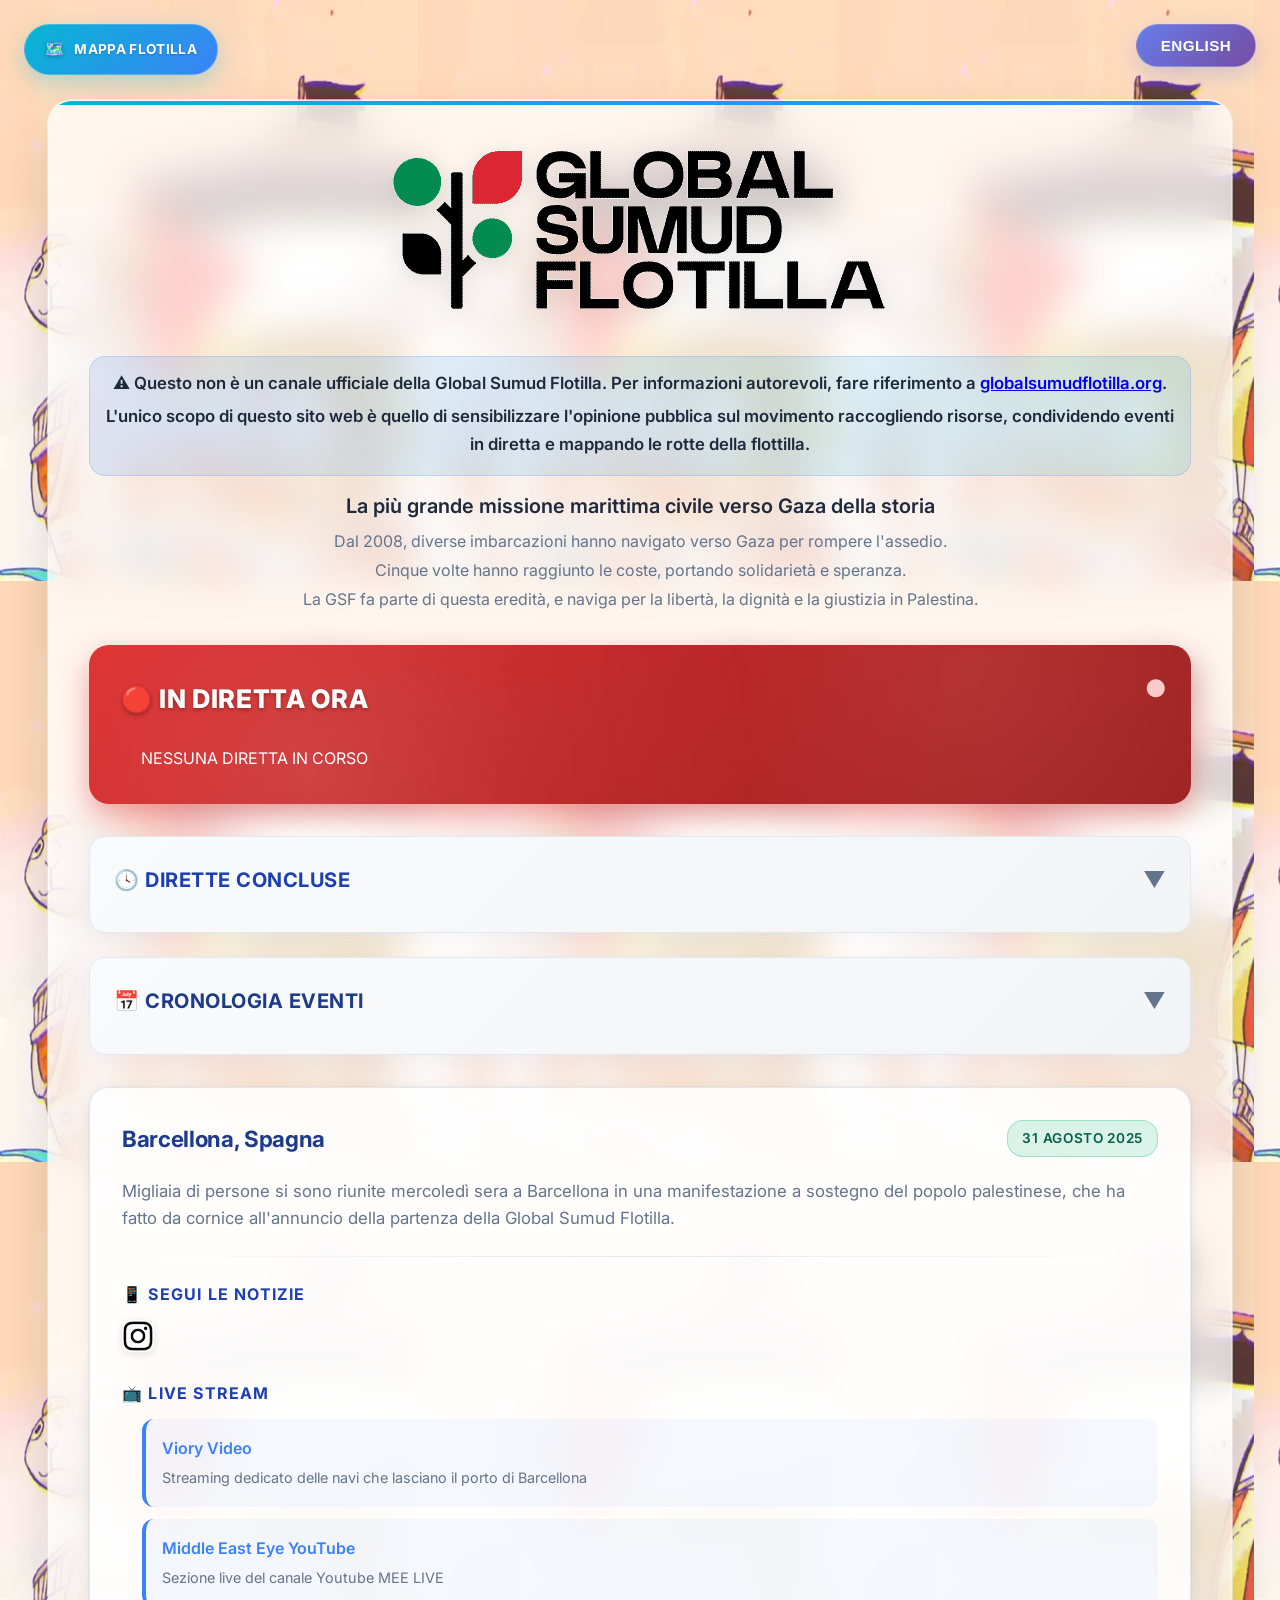
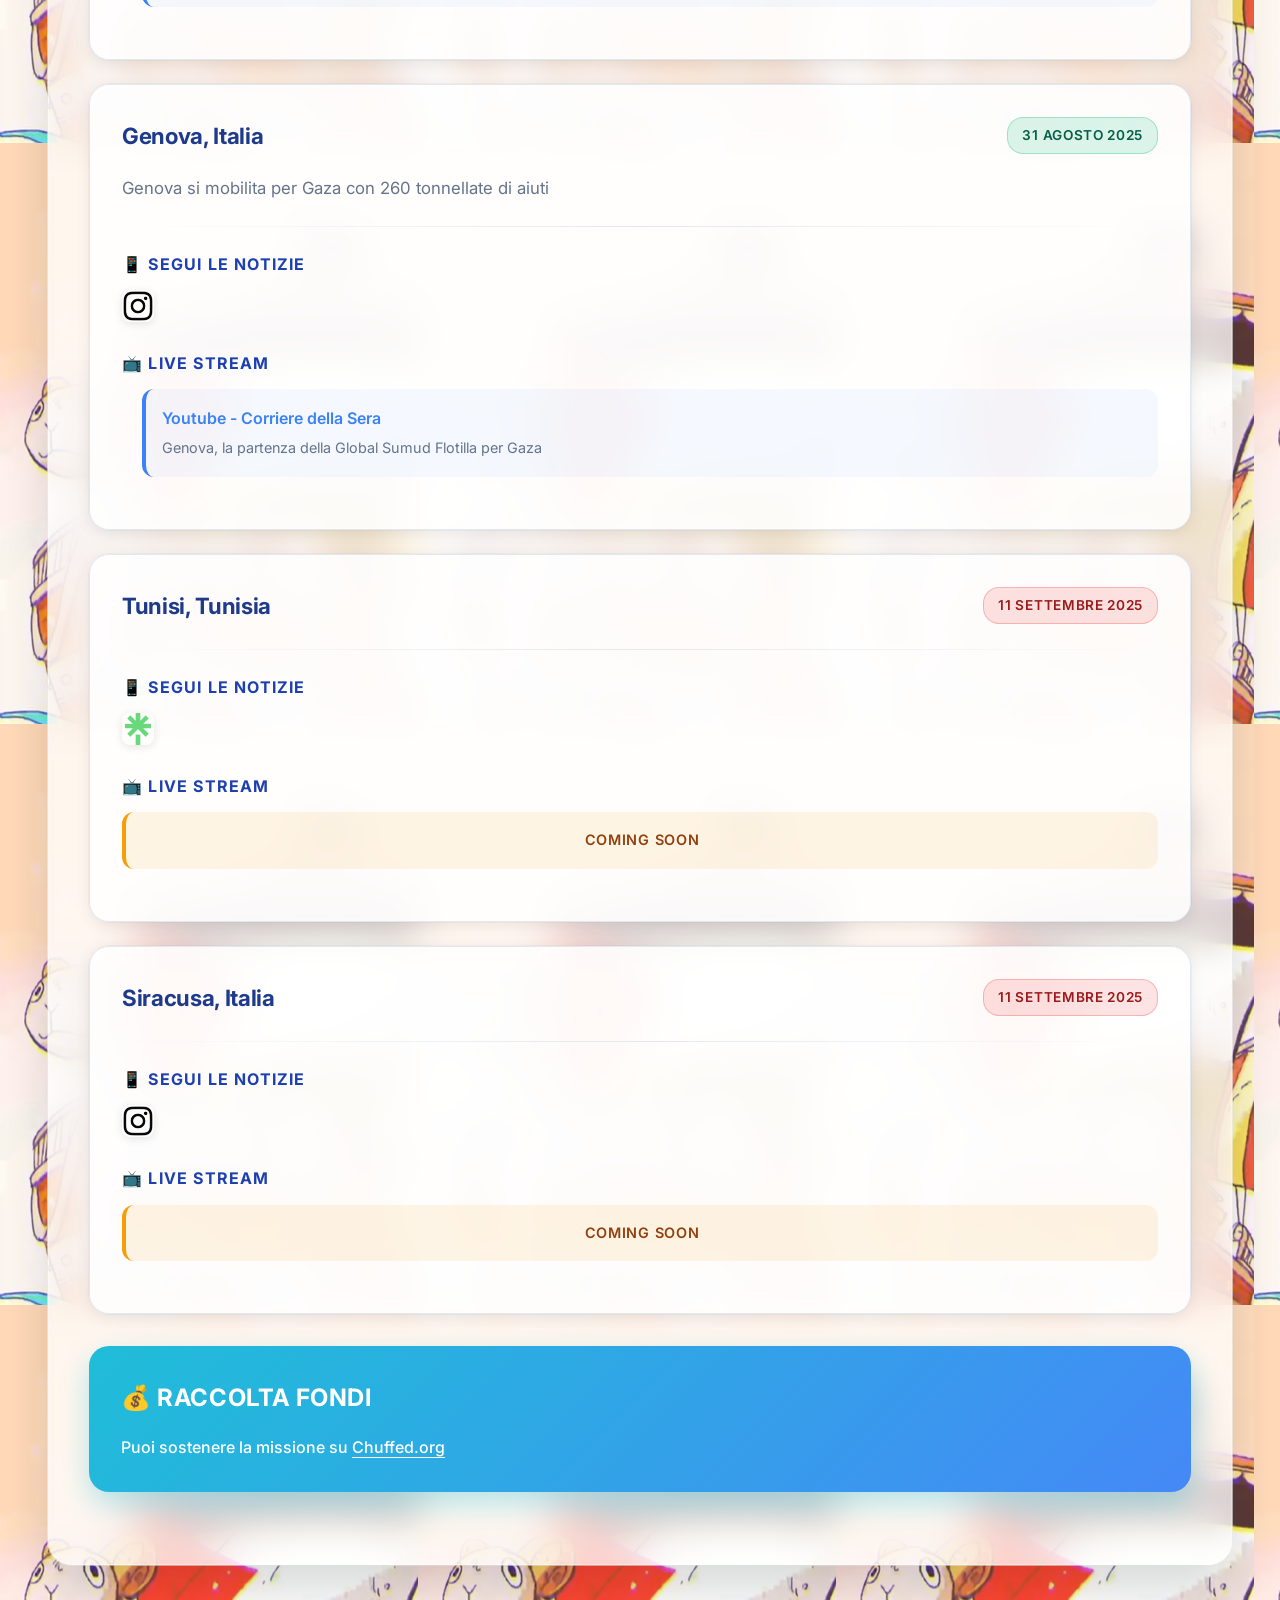
==== index.html @ 6568e2d3 "Updates departures" ====
<!DOCTYPE html>
<html lang="en">
<head>
    <title>Global Sumud Flotilla 2025</title>
    <link rel="stylesheet" href="styles/main.css">
    <meta name="viewport" content="width=device-width, initial-scale=1">
    <meta name="description" content="The largest civilian maritime mission to Gaza in history - Over 50 vessels from 44 countries">
</head>
<body>
    <div class="container">
        <button id="languageBtn" onclick="toggleLanguage()">Italiano</button>
        
        <a href="flotilla_map_code.html" id="mapBtn" class="nav-button">
            <span class="nav-icon">🗺️</span>
            <span class="nav-text" data-en="Flotilla Map" data-it="Mappa Flotilla">Mappa Flotilla</span>
        </a>

        <div id="globalSumudFlotilla">
            
            <div class="logo-container">
                <a href="https://globalsumudflotilla.org/" target="_blank" rel="noopener" aria-label="global-sumud-flotilla">
                    <img src="Global_Sumud_Flotilla_logo.png" alt="Global Sumud Flotilla Logo">
                </a>
            </div>

            <div class="flotilla-info">
            <p data-en="⚠️ This is not an official channel of the Global Sumud Flotilla. For authoritative information, please refer to <a href='https://globalsumudflotilla.org/' target='_blank'>globalsumudflotilla.org</a>." 
            data-it="⚠️ Questo non è un canale ufficiale della Global Sumud Flotilla. Per informazioni autorevoli, fare riferimento a <a href='https://globalsumudflotilla.org/' target='_blank'>globalsumudflotilla.org</a>.">
            ⚠️ This is not an official channel of the Global Sumud Flotilla. For authoritative information, please refer to <a href="https://globalsumudflotilla.org/" target="_blank">globalsumudflotilla.org</a>.
            </p>
            <p data-en="This website’s sole purpose is to raise awareness about the movement by gathering resources, sharing live events, and mapping the routes of the flotilla."
            data-it="L'unico scopo di questo sito web è quello di sensibilizzare l'opinione pubblica sul movimento raccogliendo risorse, condividendo eventi in diretta e mappando le rotte della flottilla.">
            This website’s sole purpose is to raise awareness about the movement by gathering resources, sharing live events, and mapping the routes of the flotilla.
            </p>
<!-- <p data-en="⚠️ Security concerns mean some details may be released shortly before departure" data-it="⚠️ Per motivi di sicurezza alcuni dettagli potrebbero essere rilasciati poco prima della partenza">⚠️ Per motivi di sicurezza alcuni dettagli potrebbero essere rilasciati poco prima della partenza</p>
            <div class="status-badges">
                <span class="date-confirmed" data-en="Confirmed" data-it="Confermato">Confermato</span>
                <span class="date-tentative" data-en="Not Confirmed" data-it="Non Confermato">Non Confermato</span>
            </div> -->
        </div>
        
            <p class="subtitle" data-en="The largest civilian maritime mission to Gaza in history" 
            data-it="La più grande missione marittima civile verso Gaza della storia">
            La più grande missione marittima civile verso Gaza della storia</p>

            <p class="subtitle2" data-en="Since 2008, boats have sailed to Gaza to break the siege. 
            " data-it="Dal 2008, diverse imbarcazioni hanno navigato verso Gaza per rompere l'assedio. "></p>

            <p class="subtitle2" data-en="Five times they reached the shores, carrying solidarity and hope."  
            data-it="Cinque volte hanno raggiunto le coste, portando solidarietà e speranza."></p>

            <p class="subtitle2" data-en="Global Sumud Flotilla is part of this legacy, and sails for freedom, dignity, and justice in Palestine."  
            data-it="La GSF fa parte di questa eredità, e naviga per la libertà, la dignità e la giustizia in Palestina."></p>

            <div class="live-section">
                <h3 data-en="🔴 LIVE STREAM" data-it="🔴 IN DIRETTA ORA" onclick="toggleCollapse(this)">
                    🔴 IN DIRETTA ORA
                    <span class="collapse-arrow">▼</span>
                </h3>
                <div class="collapsible-content">
                    <div class="livestream-links">
                        <ul>
                           <span data-en="NO LIVE STREAM ACTIVE" data-it="NESSUNA DIRETTA IN CORSO"></span>
                            <!-- <li>
                                <a href="https://t.me/globalsumudflotilla?livestream" target="_blank" rel="noopener">
                                    🎥 <strong data-en="TELEGRAM LIVE" data-it="DIRETTA TELEGRAM">DIRETTA TELEGRAM</strong>
                                </a>
                            </li> -->
                        </ul>
                    </div>
                </div>
            </div>

            <div class="past-live-section collapsed">
                <h3 onclick="toggleCollapse(this)">
                    <span data-en="🕓 PAST LIVE STREAMS" data-it="🕓 DIRETTE CONCLUSE"></span>
                    <span class="collapse-arrow" aria-hidden="true">▼</span>
                </h3>
                <div class="collapsible-content" style="display:none;">
                    <div class="livestream-links">
                        <ul>
                            <li>
                                <a href="https://www.youtube.com/watch?v=aanS84z-CjQ&ab_channel=APT" target="_blank" rel="noopener">
                                    🚢 <strong data-en="Sep 11 - DEPARTURE FROM TUNIS" data-it="11 Set - PARTENZA Da TUNISI">Sep 11 - DEPARTURE FROM TUNIS</strong> 
                                </a>
                            </li>
                            <li>
                                <a href="https://www.youtube.com/watch?v=5WRnCvNhqfI&ab_channel=WOLAS" target="_blank" rel="noopener">
                                    🎥 <strong data-en="Sep 3 - LEGAL IMPLICATIONS" data-it="3 Set - CONSEGUENZE LEGALI">3 Set - CONSEGUENZE LEGALI</strong>
                                </a>
                            </li>
                            <li>
                                <a href="https://www.youtube.com/live/MMzTxf8s8is?si=_sKB8Xp9P7nFdYC8" target="_blank" rel="noopener">
                                    🎥 <strong data-en="Aug 31 - PRESS CONFERENCE" data-it="31 Ago - CONFERENZA STAMPA">Aug 31 - PRESS CONFERENCE</strong>
                                </a>
                            </li>
                            <li>
                                <a href="https://www.youtube.com/live/x6YXHAfqlqY?si=6aVZ304LMf9sHzbZ" target="_blank" rel="noopener">
                                    🚢 <strong data-en="Aug 31 - DEPARTURE FROM BARCELONA HARBOR" data-it="31 Ago - PARTENZA DAL PORTO DI BARCELLONA">Aug 31 - DEPARTURE FROM BARCELONA HARBOR</strong> 
                                </a>
                            </li>
                            <li>
                                <a href="https://www.youtube.com/watch?v=01O_fn5GB4Y&ab_channel=CorrieredellaSera" target="_blank" rel="noopener">
                                    🚢 <strong data-en="Aug 31 - DEPARTURE FROM GENOA HARBOR" data-it="31 Ago - PARTENZA DAL PORTO DI GENOVA">Aug 31 - DEPARTURE FROM GENOA HARBOR</strong>
                                </a>
                            </li>
                        </ul>
                    </div>
                </div>
            </div>

        <div class="events-timeline-section collapsed">
            <h3 onclick="toggleCollapse(this)">
                <span data-en="📅 Events Timeline" data-it="📅 Cronologia Eventi"></span>
                <span class="collapse-arrow" aria-hidden="true">▼</span>
            </h3>
            <div class="collapsible-content" style="display: none;">
                <div class="timeline-container">
                    <div class="timeline-event">
                        <div class="timeline-date" data-en="Sep 10" data-it="10 Set"></div>
                        <div class="timeline-content">
                            <h4 class="timeline-title" data-en="SECOND DRONE ATTACK" data-it="SECONDO ATTACCO DRONE"></h4>
                            <p class="event-text" data-en="Another boat in our fleet - the “Alma” - was attacked by a drone as it was docked in Tunisian waters."
                            data-it="Un'altra imbarcazione della nostra flotta, l'Alma, è stata attaccata da un drone mentre era ormeggiata nelle acque tunisine."></p>
                            <a href="#" class="file-link" onclick="openFileModal('vids/atk2.MP4')">
                                🎥 <span data-en="Video Footage (MP4)" data-it="Filmato Video (MP4)"></span>
                            </a>
                            <a href="#" class="file-link" onclick="openFileModal('images/5911107767035349616.jpg')">
                                🖼️ <span data-en="Press Statement (JPG)" data-it="Comunicato Stampa (JPG)"></span>
                            </a>
                        </div>
                    </div>
                    <div class="timeline-event">
                        <div class="timeline-date" data-en="Sep 9" data-it="9 Set"></div>
                        <div class="timeline-content">
                            <h4 class="timeline-title" data-en="DRONE ATTACK" data-it="ATTACCO DRONE"></h4>
                            <p class="event-text" data-en="The Family Boat - that was carrying GSF Steering Committee members, was struck by what is suspected to be a drone."
                            data-it="La Family Boat, che trasportava i membri del comitato direttivo della GSF, è stata colpita da quello che si sospetta essere un drone."></p>
                            <a href="#" class="file-link" onclick="openFileModal('vids/IMG_3261.MP4')">
                                🎥 <span data-en="Video Footage (MP4)" data-it="Filmato Video (MP4)"></span>
                            </a>
                            <a href="#" class="file-link" onclick="openFileModal('images/5908992903663961778.jpg')">
                                🖼️ <span data-en="Press Conference (JPG)" data-it="Conferenza Stampa (JPG)"></span>
                            </a>
                        </div>
                    </div>
                    <div class="timeline-event">
                        <div class="timeline-date" data-en="Sep 5" data-it="5 Set"></div>
                        <div class="timeline-content">
                            <h4 class="timeline-title" data-en="Mission Update" data-it="Aggiornamento Missione"></h4>
                            <p class="event-text" data-en="SAILING FORWARD TO GAZA AMID THREATS AND GLOBAL SUPPORT"
                            data-it="VERSO GAZA TRA MINACCE E SOSTEGNO GLOBALE"></p>
                            <a href="#" class="file-link" onclick="openFileModal('docs/Mission_Update2.pdf')">
                                📄 <span data-en="Mission Update (PDF)" data-it="Aggiornamento Missione (PDF)"></span>
                            </a>
                        </div>
                    </div>
                    <div class="timeline-event">
                        <div class="timeline-date" data-en="Sep 4" data-it="4 Set"></div>
                        <div class="timeline-content">
                            <h4 class="timeline-title" data-en="Press Release" data-it="Dichiarazione Stampa"></h4>
                            <p class="event-text" data-en="Ben-Gvir plans to designate Global Sumud Flotilla activists as “terrorists”."
                            data-it="Ben-Gvir intende designare gli attivisti della Flottiglia Globale Sumud come “terroristi”."></p>
                            <a href="#" class="file-link" onclick="openFileModal('docs/GSF_Press_Release250904.pdf')">
                                📄 <span data-en="Press Release (PDF)" data-it="Dichiarazione Stampa (PDF)"></span>
                            </a>
                        </div>
                    </div>
                    <div class="timeline-event">
                        <div class="timeline-date" data-en="Sep 3" data-it="3 Set"></div>
                        <div class="timeline-content">
                            <h4 class="timeline-title" data-en="Technical Stop" data-it="Sosta Tecnica"></h4>
                            <p class="event-text" data-en="A technical stop in Menorca"
                            data-it="Sosta tecnica a Menorca"></p>
                            <a href="#" class="file-link" onclick="openFileModal('images/5891040374158379347.jpg')">
                                🖼️ <span data-en="Update (JPG)" data-it="Aggiornamento (JPG)"></span>
                            </a>
                        </div>
                    </div>
                    <div class="timeline-event">
                        <div class="timeline-date" data-en="Sep 2" data-it="2 Set"></div>
                        <div class="timeline-content">
                            <h4 class="timeline-title" data-en="Joint Statement" data-it="Dichiarazione Congiunta"></h4>
                            <p class="event-text" data-en="A call for immediate action to ensure humanitarian access to Gaza and to end the genocide of the Palestinian people."
                            data-it="Un appello all'azione immediata per garantire l'accesso umanitario a Gaza e porre fine al genocidio del popolo palestinese."></p>
                            <a href="#" class="file-link" onclick="openFileModal('docs/Joint_Statement.pdf')">
                                📄 <span data-en="Joint Statement (PDF)" data-it="Dichiarazione Congiunta (PDF)"></span>
                            </a>
                        </div>
                    </div>
                    <div class="timeline-event">
                        <div class="timeline-date" data-en="Sep 2" data-it="2 Set"></div>
                        <div class="timeline-content">
                            <h4 class="timeline-title" data-en="Weather Conditions" data-it="Condizioni Atmosferiche"></h4>
                            <p class="event-text" data-en="Due to extreme weather conditions last night, five of our smaller vessels turned back for safety reasons."
                            data-it="A causa delle condizioni meteorologiche estreme della scorsa notte, cinque delle nostre imbarcazioni più piccole hanno fatto ritorno per motivi di sicurezza."></p>
                            <a href="#" class="file-link" onclick="openFileModal('docs/Press_Statement_GSF_250902.pdf')">
                                📄 <span data-en="Press Statement (PDF)" data-it="Comunicato Stampa (PDF)"></span>
                            </a>
                        </div>
                    </div>
                    <div class="timeline-event">
                        <div class="timeline-date" data-en="Sep 1" data-it="1 Set"></div>
                        <div class="timeline-content">
                            <h4 class="timeline-title" data-en="Departure Delayed" data-it="Partenza Rinviata"></h4>
                            <p class="event-text" data-en="An international press conference was held to announce the final departure dates and mission objectives."
                            data-it="Si è tenuta una conferenza stampa internazionale per annunciare le date di partenza definitive e gli obiettivi della missione."></p>
                            <a href="#" class="file-link" onclick="openFileModal('images/GSF_Press_Release_250901.png')">
                                🖼️ <span data-en="Press Statement (PNG)" data-it="Comunicato Stampa (PNG)"></span>
                            </a>
                        </div>
                    </div>
                    <div class="timeline-event">
                        <div class="timeline-date" data-en="Aug 31" data-it="31 Ago"></div>
                        <div class="timeline-content">
                            <h4 class="timeline-title" data-en="LAUNCH EVENTS & PRESS CONFERENCE IN BARCELONA" data-it="Preparativi Finali"></h4>
                            <p class="event-text" data-en="Crews in Barcelona and Genoa are making the final preparations for departure. Over 500 tons of humanitarian aid have been loaded onto the vessels."
                            data-it="Gli equipaggi di Barcellona e Genova stanno completando gli ultimi preparativi per la partenza. Oltre 500 tonnellate di aiuti umanitari sono state caricate sulle navi."></p>
                        </div>
                    </div>
                </div>
            </div>
        </div>
        <div>
            <ul class="location-list">
                <li class="location-card">
                    <div class="location-header">
                        <h3 class="location-name" data-en="Barcelona, Spain" data-it="Barcellona, Spagna">Barcellona, Spagna</h3>
                        <span class="location-date confirmed" data-en="August 31, 2025" data-it="31 Agosto 2025">31 Agosto 2025</span>
                    </div>
                    
                    <p class="location-description" data-en="Thousands of people gathered on Wednesday evening in Barcelona for a demonstration in support of the Palestinian people, which provided the backdrop for the announcement of the departure of the Global Sumud Flotilla." 
                        data-it="Migliaia di persone si sono riunite mercoledì sera a Barcellona in una manifestazione a sostegno del popolo palestinese, che ha fatto da cornice all'annuncio della partenza della Global Sumud Flotilla.">
                        Un migliaio di persone si sono riunite mercoledì sera a Barcellona in una manifestazione a sostegno del popolo palestinese, che ha fatto da cornice all'annuncio della partenza della Global Sumud Flotilla.</p>
                    
                    <div class="divider"></div>
                    
                    <div class="event-section">
                        <div class="event-section-title" data-en="📱 Follow the News" data-it="📱 Segui le Notizie">📱 Segui le Notizie</div>
                        <div class="social-links">
                            <a href="https://www.instagram.com/globalmovementtogazaspain/" target="_blank" rel="noopener">
                                <img src="instagram-icon-removebg-preview.png" alt="Instagram" class="social-icon">
                            </a>
                        </div>
                    </div>
                    
                    <div class="event-section">
                        <div class="event-section-title" data-en="📺 Live Stream" data-it="📺 Live Stream">📺 Live Stream</div>
                        <div class="livestream-links">
                            <ul>
                                <li>
                                    <a href="https://www.viory.video/en/events/ls11ed-31082025/global-sumud-flotilla-ships-depart-from-barcelona" target="_blank" rel="noopener">Viory Video</a>
                                    <div style="margin-top: 4px; font-size: 0.9rem; color: var(--text-light);" data-en="Dedicated livestream of ships leaving Barcelona harbour" data-it="Streaming dedicato delle navi che lasciano il porto di Barcellona">Streaming dedicato delle navi che lasciano il porto di Barcellona</div>
                                </li>
                                <li>
                                    <a href="https://www.youtube.com/@MiddleEastEye/streams" target="_blank" rel="noopener">Middle East Eye YouTube</a>
                                    <div style="margin-top: 4px; font-size: 0.9rem; color: var(--text-light);" data-en="MEE LIVE program coverage at key moments" data-it="Sezione live del canale Youtube MEE LIVE">Sezione live del canale Youtube MEE LIVE</div>
                                </li>
                            </ul>
                        </div>
                    </div>
                </li>

                <li class="location-card">
                    <div class="location-header">
                        <h3 class="location-name" data-en="Genoa, Italy" data-it="Genova, Italia">Genova, Italia</h3>
                        <span class="location-date confirmed" data-en="August 31, 2025" data-it="31 Agosto 2025">31 Agosto 2025</span>
                    </div>
                    
                    <p class="location-description" data-en="Genoa mobilises for Gaza with 260 tonnes of aid" 
                    data-it="Genova si mobilita per Gaza con 260 tonnellate di aiuti">Genova si mobilita per Gaza con 260 tonnellate di aiuti</p>
                    
                    <div class="divider"></div>
                    
                    <div class="event-section">
                        <div class="event-section-title" data-en="📱 Follow the News" data-it="📱 Segui le Notizie">📱 Segui le Notizie</div>
                        <div class="social-links">
                            <a href="https://www.instagram.com/globalmovementtogazaitalia/" target="_blank" rel="noopener">
                                <img src="instagram-icon-removebg-preview.png" alt="Instagram" class="social-icon">
                            </a>
                        </div>
                    </div>
                    
                    <div class="event-section">
                        <div class="event-section-title" data-en="📺 Live Stream" data-it="📺 Live Stream">📺 Live Stream</div>
                        <div class="livestream-links">
                            <ul>
                                <li>
                                    <a href="https://www.youtube.com/watch?v=01O_fn5GB4Y&ab_channel=CorrieredellaSera" target="_blank" rel="noopener">Youtube - Corriere della Sera</a>
                                    <div style="margin-top: 4px; font-size: 0.9rem; color: var(--text-light);" 
                                    data-en="Genoa, departure of the Global Sumud Flotilla for Gaza" 
                                    data-it="Genova, la partenza della Global Sumud Flotilla per Gaza">
                                    Genova, la partenza della Global Sumud Flotilla per Gaza</div>
                                </li>
                            </ul>
                        </div>
                    </div>
                </li>

                <li class="location-card">
                    <div class="location-header">
                        <h3 class="location-name" data-en="Tunis, Tunisia" data-it="Tunisi, Tunisia">Tunisi, Tunisia</h3>
                        <span class="location-date tentative" data-en="September 11, 2025" data-it="11 Settembre 2025">11 Settembre 2025</span>
                    </div>
                    
                    <div class="divider"></div>
                    
                    <div class="event-section">
                        <div class="event-section-title" data-en="📱 Follow the News" data-it="📱 Segui le Notizie">📱 Segui le Notizie</div>
                        <div class="social-links">
                            <a href="https://linktr.ee/GMTGTunisia" target="_blank" rel="noopener">
                                <img src="linktree-logo-icon.png" alt="Linktree" class="social-icon">
                            </a>
                        </div>
                    </div>
                    
                    <div class="event-section">
                        <div class="event-section-title" data-en="📺 Live Stream" data-it="📺 Live Stream">📺 Live Stream</div>
                        <div class="coming-soon">Coming Soon</div>
                    </div>
                </li>

                <li class="location-card">
                    <div class="location-header">
                        <h3 class="location-name" data-en="Siracusa, Italy" data-it="Siracusa, Italia">Siracusa, Italia</h3>
                        <span class="location-date tentative" data-en="September 11, 2025" data-it="11 Settembre 2025">11 Settembre 2025</span>
                    </div>
                    
                    <div class="divider"></div>
                    
                    <div class="event-section">
                        <div class="event-section-title" data-en="📱 Follow the News" data-it="📱 Segui le Notizie">📱 Segui le Notizie</div>
                        <div class="social-links">
                            <a href="https://www.instagram.com/globalmovementtogazaitalia/" target="_blank" rel="noopener">
                                <img src="instagram-icon-removebg-preview.png" alt="Instagram" class="social-icon">
                            </a>
                        </div>
                    </div>                      
                    
                    <div class="event-section">
                        <div class="event-section-title" data-en="📺 Live Stream" data-it="📺 Live Stream">📺 Live Stream</div>
                        <div class="coming-soon">Coming Soon</div>
                    </div>
                </li>
            </ul>

            <div class="fundraiser">
                <h3 data-en="💰 FUNDRAISING" data-it="💰 RACCOLTA FONDI">💰 RACCOLTA FONDI</h3>
                <p data-en="You can help support the mission at <a href='https://chuffed.org/project/138809-global-sumud-flotilla' target='_blank' rel='noopener'>Chuffed.org</a>"
                data-it="Puoi sostenere la missione su <a href='https://chuffed.org/project/138809-global-sumud-flotilla' target='_blank' rel='noopener'>Chuffed.org</a>">
                    Puoi sostenere la missione su <a href="https://chuffed.org/project/138809-global-sumud-flotilla" target="_blank" rel="noopener">Chuffed.org</a>
                </p>
            </div>
        </div>
    </div>

    <div id="fileModal" class="modal-overlay">
        <div class="modal-content">
            <span class="close-modal" onclick="closeFileModal()">&times;</span>
            <img id="modalImage" src="" alt="Modal Image" style="display:none;">
            <iframe id="modalPdf" src="" style="display:none;" frameborder="0"></iframe>
            <video id="modalVideo" src="" style="display:none;" controls></video>
        </div>
    </div>
    <script src="scripts/main.js"></script>
</body>
</html>
---- styles/main.css ----
@import url('https://fonts.googleapis.com/css2?family=Inter:wght@300;400;500;600;700;800;900&display=swap');
    
    :root {
        --primary: #1e40af;
        --primary-dark: #1e3a8a;
        --secondary: #3b82f6;
        --accent: #06b6d4;
        --background: #f8fafc;
        --card: #ffffff;
        --text: #1e293b;
        --text-light: #64748b;
        --success: #10b981;
        --warning: #f59e0b;
        --danger: #ef4444;
        --border: #e2e8f0;
        --shadow: rgba(0, 0, 0, 0.1);
        --gradient-primary: linear-gradient(135deg, #667eea 0%, #764ba2 100%);
        --gradient-accent: linear-gradient(135deg, #06b6d4 0%, #3b82f6 100%);
    }

    * {
        -webkit-user-select: none;
        -moz-user-select: none;
        -ms-user-select: none;
        user-select: none;
        -webkit-touch-callout: none;
        -webkit-tap-highlight-color: transparent;
        margin: 0;
        padding: 0;
        box-sizing: border-box;
    }

    body {
        background-image: url('zero-flotilla.png');
        background-repeat: repeat, no-repeat;
        background-position: top left, center;
        background-attachment: scroll, scroll;
        background-blend-mode: normal;
        font-family: 'Inter', -apple-system, BlinkMacSystemFont, 'Segoe UI', Roboto, sans-serif;
        color: var(--text);
        line-height: 1.7;
        margin: 0;
        padding: 20px;
        min-height: 100vh;
        background-color: var(--background);
    }

    @media (max-width: 600px) {
        body {
            background-size: 100% auto; /* full width, height auto */
        }
    }

    .container {
        max-width: 1200px;
        margin: 0 auto;
    }

    #languageBtn {
        position: fixed;
        top: 24px;
        right: 24px;
        padding: 12px 24px;
        background: var(--gradient-primary);
        color: white;
        border-radius: 50px;
        font-size: 0.95rem;
        font-weight: 600;
        cursor: pointer;
        transition: all 0.4s cubic-bezier(0.4, 0, 0.2, 1);
        box-shadow: 0 8px 25px rgba(102, 126, 234, 0.3);
        z-index: 1000;
        backdrop-filter: blur(20px);
        border: 1px solid rgba(255, 255, 255, 0.2);
        letter-spacing: 0.025em;
        text-transform: uppercase;
    }

    #languageBtn:hover {
        transform: translateY(-3px) scale(1.02);
        box-shadow: 0 12px 35px rgba(102, 126, 234, 0.4);
        background: linear-gradient(135deg, #5a67d8 0%, #6b46c1 100%);
    }

    #languageBtn:active {
        transform: translateY(-1px) scale(1.01);
    }

    #globalSumudFlotilla {
        background: rgba(255, 255, 255, 0.75);
        border-radius: 24px;
        padding: 40px;
        margin: 80px 8px 40px 8px;
        box-shadow: 
            0 25px 50px rgba(0, 0, 0, 0.15),
            0 0 0 1px rgba(255, 255, 255, 0.6);
        border: 1px solid rgba(255, 255, 255, 0.3);
        backdrop-filter: blur(20px);
        position: relative;
        overflow: hidden;
    }

    #globalSumudFlotilla::before {
        content: '';
        position: absolute;
        top: 0;
        left: 0;
        right: 0;
        height: 4px;
        background: var(--gradient-accent);
        border-radius: 24px 24px 0 0;
    }
    
    #globalSumudFlotilla h1 {
        color: var(--primary-dark);
        margin-top: 0;
        font-size: 3rem;
        margin-bottom: 16px;
        text-align: center;
        font-weight: 900;
        letter-spacing: -0.025em;
        line-height: 1.1;
    }
    
    .subtitle {
        text-align: center;
        font-size: 1.25rem;
        margin-bottom: 8px;
        color: var(--text);
        font-weight: 600;
        line-height: 1.4;
    }

    .subtitle2 {
        text-align: center;
        font-size: 0-9rem;
        margin-bottom: 2px;
        color: var(--text-light);
        font-weight: 400;
    }

    .logo-container {
        margin-bottom: 32px;
        text-align: center;
    }

    .logo-container img {
        max-width: 100%;
        height: auto;
        filter: drop-shadow(0 4px 12px rgba(0, 0, 0, 0.1));
        transition: transform 0.3s ease;
    }

    .logo-container img:hover {
        transform: scale(1.02);
    }
    
    .flotilla-info {
        margin-top: 12px;
        margin-bottom: 16px;
        padding: 12px;
        text-align: center;
        background: linear-gradient(135deg, rgba(59, 130, 246, 0.15) 0%, rgba(6, 182, 212, 0.15) 100%);
        border-radius: 16px;
        border: 1px solid rgba(59, 130, 246, 0.2);
    }

    .flotilla-info p {
        margin-bottom: 4px;
        color: var(--text);
        font-weight: 600;
        font-size: 1.05rem;
    }

    .status-badges {
        display: flex;
        justify-content: center;
        gap: 16px;
        flex-wrap: wrap;
    }

    .date-confirmed, .date-tentative {
        padding: 8px 16px;
        border-radius: 20px;
        font-weight: 600;
        font-size: 0.9rem;
        text-transform: uppercase;
        letter-spacing: 0.05em;
        transition: all 0.3s ease;
    }

    .date-confirmed {
        background: rgba(16, 185, 129, 0.15);
        color: #065f46;
        border: 1px solid rgba(16, 185, 129, 0.3);
    }

    .date-tentative {
        background: rgba(239, 68, 68, 0.15);
        color: #991b1b;
        border: 1px solid rgba(239, 68, 68, 0.3);
    }

    .fundraiser {
        background: var(--gradient-accent);
        margin: 32px 0;
        padding: 32px;
        border-radius: 20px;
        color: white;
        position: relative;
        overflow: hidden;
        box-shadow: 0 12px 30px rgba(6, 182, 212, 0.3);
    }

    .fundraiser::before {
        content: '';
        position: absolute;
        top: 0;
        left: 0;
        right: 0;
        bottom: 0;
        background: linear-gradient(135deg, rgba(255, 255, 255, 0.1) 0%, rgba(255, 255, 255, 0.05) 100%);
        pointer-events: none;
    }

    .fundraiser h3 {
        margin-top: 0;
        margin-bottom: 16px;
        font-size: 1.5rem;
        font-weight: 700;
        letter-spacing: 0.025em;
        position: relative;
        z-index: 1;
        cursor: pointer;
        transition: all 0.3s ease;
        display: flex;
        align-items: center;
        justify-content: space-between;
    }

    .fundraiser h3:hover {
        transform: translateX(4px);
    }

    .fundraiser p, .fundraiser a {
        position: relative;
        z-index: 1;
        margin-bottom: 0;
        font-weight: 500;
        line-height: 1.6;
    }

    .fundraiser a {
        color: white;
        text-decoration: underline;
        text-underline-offset: 4px;
        transition: all 0.3s ease;
    }

    .fundraiser a:hover {
        text-decoration-thickness: 2px;
    }

    .live-section {
        background: linear-gradient(135deg, #dc2626 0%, #b91c1c 50%, #991b1b 100%);
        margin: 32px 0;
        padding: 32px;
        border-radius: 20px;
        color: white;
        position: relative;
        overflow: hidden;
        box-shadow: 
            0 12px 30px rgba(220, 38, 38, 0.4),
            0 0 0 1px rgba(255, 255, 255, 0.1);
        animation: livePulse 2s ease-in-out infinite;
    }

    @keyframes livePulse {
        0%, 100% { 
            box-shadow: 
                0 12px 30px rgba(220, 38, 38, 0.4),
                0 0 0 1px rgba(255, 255, 255, 0.1),
                0 0 20px rgba(220, 38, 38, 0.3);
        }
        50% { 
            box-shadow: 
                0 12px 30px rgba(220, 38, 38, 0.6),
                0 0 0 1px rgba(255, 255, 255, 0.2),
                0 0 30px rgba(220, 38, 38, 0.5);
        }
    }

    .live-section::before {
        content: '';
        position: absolute;
        top: 0;
        left: 0;
        right: 0;
        bottom: 0;
        background: 
            radial-gradient(circle at 20% 80%, rgba(255, 255, 255, 0.15) 0%, transparent 50%),
            radial-gradient(circle at 80% 20%, rgba(255, 255, 255, 0.1) 0%, transparent 50%);
        pointer-events: none;
    }

    .live-section::after {
        content: '●';
        position: absolute;
        top: 24px;
        right: 24px;
        color: #fecaca;
        font-size: 1.5rem;
        animation: blink 1.5s ease-in-out infinite;
    }

    @keyframes blink {
        0%, 50% { opacity: 1; }
        51%, 100% { opacity: 0.3; }
    }

    .live-section h3 {
        margin-top: 0;
        margin-bottom: 16px;
        font-size: 1.6rem;
        font-weight: 800;
        letter-spacing: 0.025em;
        position: relative;
        z-index: 1;
        cursor: pointer;
        transition: all 0.3s ease;
        display: flex;
        align-items: center;
        justify-content: space-between;
        text-transform: uppercase;
        text-shadow: 0 2px 4px rgba(0, 0, 0, 0.3);
    }

    .live-section h3:hover {
        transform: translateX(4px);
        text-shadow: 0 4px 8px rgba(0, 0, 0, 0.4);
    }

    .live-section .collapsible-content {
        position: relative;
        z-index: 1;
    }

    .live-section .livestream-links ul {
        list-style: none;
        padding: 0;
        margin: 0;
    }

    .live-section .livestream-links li {
        margin: 16px 0;
        padding: 20px;
        background: rgba(0, 0, 0, 0.2);
        border-radius: 16px;
        border: 1px solid rgba(255, 255, 255, 0.2);
        transition: all 0.3s ease;
        backdrop-filter: blur(10px);
    }

    .live-section .livestream-links li:hover {
        background: rgba(0, 0, 0, 0.3);
        transform: translateX(8px);
        border-color: rgba(255, 255, 255, 0.3);
        box-shadow: 0 8px 25px rgba(0, 0, 0, 0.3);
    }

    .live-section .livestream-links a {
        color: white;
        font-weight: 700;
        text-decoration: none;
        transition: all 0.3s ease;
        font-size: 1.1rem;
        text-shadow: 0 1px 2px rgba(0, 0, 0, 0.5);
    }

    .live-section .livestream-links a:hover {
        text-shadow: 0 2px 4px rgba(0, 0, 0, 0.7);
        color: #fecaca;
    }

    .live-section .collapse-arrow {
        transition: transform 0.3s ease;
        font-size: 1.2em;
        color: #fecaca;
        text-shadow: 0 2px 4px rgba(0, 0, 0, 0.3);
    }

    .live-section.collapsed .collapse-arrow {
        transform: rotate(-90deg);
    }

    .past-live-section {
        background: linear-gradient(135deg, #f9fafb 0%, #f3f4f6 100%);
        margin: 24px 0;
        padding: 24px;
        border-radius: 16px;
        color: #1e293b;
        box-shadow: 0 4px 15px rgba(59,130,246,0.05);
        position: relative;
        overflow: hidden;
        border: 1px solid #e2e8f0;
    }

    .past-live-section h3 {
        margin-top: 0;
        margin-bottom: 10px;
        font-size: 1.25rem;
        font-weight: 700;
        letter-spacing: 0.025em;
        display: flex;
        align-items: center;
        justify-content: space-between;
        text-transform: uppercase;
        cursor: pointer;
        color: #1e40af;
    }

    .past-live-section .collapse-arrow {
        font-size: 1.1em;
        color: #64748b;
    }

    .past-live-section .livestream-links ul li {
        background: rgba(59,130,246,0.03);
        border-radius: 8px;
        border-left: 4px solid #64748b;
        margin: 8px 0;
        padding: 12px;
        color: #334155;
    }


    .collapsible-content {
        margin-top: 24px;
        position: relative;
        z-index: 1;
    }

    .location-list {
        list-style-type: none;
        padding: 0;
        display: grid;
        gap: 24px;
        margin-top: 32px;
    }

    .location-card {
        background: rgba(255, 255, 255, 0.85); /* Semi-transparent */
        border-radius: 20px;
        padding: 32px;
        transition: all 0.4s cubic-bezier(0.4, 0, 0.2, 1);
        box-shadow: 
            0 4px 15px rgba(0, 0, 0, 0.08),
            0 0 0 1px rgba(0, 0, 0, 0.03);
        border: 1px solid var(--border);
        position: relative;
        overflow: hidden;
    }

    .location-card::before {
        content: '';
        position: absolute;
        top: 0;
        left: 0;
        right: 0;
        height: 4px;
        background: var(--gradient-accent);
        transform: scaleX(0);
        transition: transform 0.4s cubic-bezier(0.4, 0, 0.2, 1);
    }

    .location-card:hover {
        transform: translateY(-8px);
        box-shadow: 
            0 20px 40px rgba(0, 0, 0, 0.15),
            0 0 0 1px rgba(59, 130, 246, 0.1);
        border-color: rgba(59, 130, 246, 0.2);
    }

    .location-card:hover::before {
        transform: scaleX(1);
    }

    .location-header {
        display: flex;
        justify-content: space-between;
        align-items: flex-start;
        margin-bottom: 20px;
        flex-wrap: wrap;
        gap: 12px;
    }

    .location-name {
        font-size: 1.4rem;
        font-weight: 700;
        color: var(--primary-dark);
        margin: 0;
        letter-spacing: -0.015em;
    }

    .location-date {
        padding: 6px 14px;
        border-radius: 16px;
        font-weight: 600;
        font-size: 0.85rem;
        text-transform: uppercase;
        letter-spacing: 0.05em;
        white-space: nowrap;
    }

    .location-date.confirmed {
        background: rgba(16, 185, 129, 0.15);
        color: #065f46;
        border: 1px solid rgba(16, 185, 129, 0.3);
    }

    .location-date.tentative {
        background: rgba(239, 68, 68, 0.15);
        color: #991b1b;
        border: 1px solid rgba(239, 68, 68, 0.3);
    }

    .location-description {
        color: var(--text-light);
        font-size: 1.05rem;
        line-height: 1.6;
        margin-bottom: 24px;
        font-weight: 400;
    }

    .divider {
        height: 1px;
        background: linear-gradient(90deg, transparent, var(--border), transparent);
        margin: 24px 0;
    }

    .event-section {
        margin-bottom: 20px;
    }

    .event-section-title {
        font-weight: 700;
        color: var(--primary);
        margin-bottom: 12px;
        font-size: 1rem;
        text-transform: uppercase;
        letter-spacing: 0.075em;
        display: flex;
        align-items: center;
        gap: 8px;
    }

    .social-links {
        display: flex;
        gap: 12px;
        align-items: center;
        margin-top: 8px;
    }

    .social-icon {
        width: 32px;
        height: 32px;
        border-radius: 8px;
        transition: all 0.3s ease;
        filter: grayscale(0.3);
        box-shadow: 0 2px 8px rgba(0, 0, 0, 0.1);
    }

    .social-icon:hover {
        transform: translateY(-2px) scale(1.1);
        filter: grayscale(0);
        box-shadow: 0 4px 15px rgba(0, 0, 0, 0.2);
    }

    .livestream-links {
        margin-top: 12px;
        padding-left: 20px;
    }

    .livestream-links ul {
        list-style: none;
        padding: 0;
    }

    .livestream-links li {
        margin: 12px 0;
        padding: 16px;
        background: rgba(59, 130, 246, 0.05);
        border-radius: 12px;
        border-left: 4px solid var(--secondary);
        transition: all 0.3s ease;
    }

    .livestream-links li:hover {
        background: rgba(59, 130, 246, 0.1);
        transform: translateX(4px);
    }

    .livestream-links a {
        color: var(--secondary);
        font-weight: 600;
        text-decoration: none;
        transition: color 0.3s ease;
    }

    .livestream-links a:hover {
        color: var(--primary);
    }

    .coming-soon {
        padding: 16px;
        background: rgba(245, 158, 11, 0.1);
        border-radius: 12px;
        border-left: 4px solid var(--warning);
        color: #92400e;
        font-weight: 600;
        text-align: center;
        text-transform: uppercase;
        letter-spacing: 0.05em;
        font-size: 0.9rem;
    }

    .collapse-arrow {
        transition: transform 0.3s ease;
        font-size: 1.2em;
        color: white;
    }

    .collapsed .collapse-arrow {
        transform: rotate(360deg);
    }

    /* Mobile Responsiveness */
    @media (max-width: 768px) {
        body {
            padding: 12px;
        }

        #globalSumudFlotilla {
            margin: 60px 4px 20px 4px;
            padding: 24px;
        }
        
        #globalSumudFlotilla h1 {
            font-size: 2.2rem;
            margin-bottom: 12px;
        }

        .subtitle {
            font-size: 1.1rem;
        }

        .location-card {
            padding: 24px;
        }

        .location-header {
            flex-direction: column;
            align-items: flex-start;
        }

        .location-name {
            font-size: 1.2rem;
        }

        .fundraiser {
            padding: 24px;
        }

        #languageBtn {
            top: 16px;
            right: 16px;
            padding: 10px 20px;
            font-size: 0.8rem;
        }

        .logo-container a[aria-label="global-sumud-flotilla"] img {
            width: 250px;
        }

        .status-badges {
            flex-direction: column;
            align-items: center;
        }
    }

    @media (max-width: 480px) {
        .livestream-links {
            padding-left: 0;
        }
        
        .location-card {
            padding: 20px;
        }
    }

    /* Animations */
    @keyframes fadeInUp {
        from {
            opacity: 0;
            transform: translateY(30px);
        }
        to {
            opacity: 1;
            transform: translateY(0);
        }
    }

    .location-card {
        animation: fadeInUp 0.6s ease forwards;
    }

    .location-card:nth-child(1) { animation-delay: 0.1s; }
    .location-card:nth-child(2) { animation-delay: 0.2s; }
    .location-card:nth-child(3) { animation-delay: 0.3s; }
    .location-card:nth-child(4) { animation-delay: 0.4s; }

    /* Dark Mode Support 
    @media (prefers-color-scheme: dark) {
        :root {
            --background: #0f172a;
            --card: #1e293b;
            --text: #f1f5f9;
            --text-light: #94a3b8;
            --border: #334155;
        }
        
        #globalSumudFlotilla {
            background: rgba(30, 41, 59, 0.95);
        }
        
        .location-card {
            background: #1e293b;
            border-color: #334155;
        }
    }*/

    /* Navigation Button Styles */
    #mapBtn {
        position: fixed;
        top: 24px;
        left: 24px;
        display: flex;
        align-items: center;
        gap: 10px;
        padding: 12px 20px;
        background: var(--gradient-accent);
        color: white;
        border: none;
        border-radius: 50px;
        font-size: 0.95rem;
        font-weight: 600;
        cursor: pointer;
        text-decoration: none;
        transition: all 0.4s cubic-bezier(0.4, 0, 0.2, 1);
        box-shadow: 0 8px 25px rgba(6, 182, 212, 0.3);
        z-index: 1000;
        backdrop-filter: blur(20px);
        border: 1px solid rgba(255, 255, 255, 0.2);
        letter-spacing: 0.025em;
        text-transform: uppercase;
        font-size: 0.85rem;
    }

    #mapBtn:hover {
        transform: translateY(-3px) scale(1.02);
        box-shadow: 0 12px 35px rgba(6, 182, 212, 0.4);
        background: linear-gradient(135deg, #0891b2 0%, #0284c7 100%);
    }

    #mapBtn:active {
        transform: translateY(-1px) scale(1.01);
    }

    .nav-icon {
        font-size: 1.1em;
        filter: drop-shadow(0 1px 2px rgba(0, 0, 0, 0.3));
    }

    .nav-text {
        font-weight: 700;
        text-shadow: 0 1px 2px rgba(0, 0, 0, 0.2);
    }

    /* Mobile adjustments for navigation */
    @media (max-width: 768px) {
        #mapBtn {
            top: 16px;
            left: 16px;
            padding: 10px 16px;
            font-size: 0.8rem;
        }
        
        #languageBtn {
            right: 16px;
        }
    }

    @media (max-width: 480px) {
        #mapBtn .nav-text {
            display: none;
        }
        
        #mapBtn {
            padding: 12px;
            border-radius: 50%;
            width: 48px;
            height: 48px;
            justify-content: center;
        }
        
        .nav-icon {
            font-size: 1.3em;
        }
    }

    /* --- Events Timeline Styles --- */
    .events-timeline-section {
        background: linear-gradient(135deg, #f9fafb 0%, #f3f4f6 100%);
        margin: 24px 0;
        padding: 24px;
        border-radius: 16px;
        color: #1e293b;
        box-shadow: 0 4px 15px rgba(59,130,246,0.05);
        position: relative;
        overflow: hidden;
        border: 1px solid #e2e8f0;
    }

    .events-timeline-section h3 {
        margin-top: 0;
        margin-bottom: 10px;
        font-size: 1.25rem;
        font-weight: 700;
        letter-spacing: 0.025em;
        display: flex;
        align-items: center;
        justify-content: space-between;
        text-transform: uppercase;
        cursor: pointer;
        color: var(--primary-dark);
    }

    .events-timeline-section .collapse-arrow {
        font-size: 1.1em;
        color: var(--text-light);
    }

    .timeline-container {
        position: relative;
        padding: 20px 0;
    }

    /* The vertical connecting line */
    .timeline-container::before {
        content: '';
        position: absolute;
        top: 0;
        left: 100px;
        width: 3px;
        height: 100%;
        background: var(--border);
        border-radius: 2px;
    }

    .timeline-event {
        display: flex;
        position: relative;
        margin-bottom: 30px;
    }

    .timeline-event:last-child {
        margin-bottom: 0;
    }

    /* The dot on the connecting line */
    .timeline-event::before {
        content: '';
        position: absolute;
        top: 5px;
        left: 92px;
        width: 18px;
        height: 18px;
        border-radius: 50%;
        background: var(--card);
        border: 4px solid var(--secondary);
        z-index: 1;
    }

    .timeline-date {
        padding: 5px;
        flex-shrink: 0;
        width: 80px;
        text-align: right;
        margin-right: 40px;
        font-weight: 600;
        color: var(--primary);
    }

    .timeline-content {
        background-color: var(--card);
        padding: 20px;
        border-radius: 12px;
        border: 1px solid var(--border);
        width: 100%;
        box-shadow: 0 4px 12px rgba(0, 0, 0, 0.05);
    }

    .timeline-title {
        font-size: 1.1rem;
        font-weight: 700;
        margin: 0 0 8px 0;
        color: var(--text);
    }

    .event-text {
        margin: 0 0 12px 0;
        line-height: 1.6;
        color: var(--text-light);
    }

    .more-link {
        color: var(--secondary);
        cursor: pointer;
        font-weight: 600;
        text-decoration: underline;
    }

    .file-link {
        display: inline-flex;
        align-items: center;
        gap: 8px;
        margin-bottom: 5px;
        text-decoration: none;
        background-color: #f0f5ff;
        color: var(--primary);
        padding: 8px 12px;
        border-radius: 8px;
        font-weight: 500;
        transition: all 0.2s ease-in-out;
    }

    .file-link:hover {
        background-color: #e6f0ff;
        transform: translateY(-2px);
        box-shadow: 0 2px 8px rgba(0,0,0,0.1);
    }

    @media (max-width: 768px) {
    .timeline-event {
        flex-direction: column;
        align-items: flex-start;
        position: relative;
        padding-left: 32px; /* Make space for the dot and line */
    }
    .timeline-event::before {
        left: 0;      /* Move dot to the far left */
        top: 10px;    /* Align with date */
    }
    .timeline-date {
        width: auto;
        margin-right: 0;
        text-align: left;
        margin-bottom: 6px;
        position: relative;
        z-index: 2;   /* Ensure it's above the dot */
    }
    }
    @media (max-width: 480px) {
    .timeline-event {
        padding-left: 22px;
    }
    .timeline-event::before {
        width: 10px;
        height: 10px;
        top: 8px;
    }
    }



    /* --- Modal Styles --- */
    .modal-overlay {
        position: fixed;
        top: 0;
        left: 0;
        width: 100%;
        height: 100%;
        background: rgba(0, 0, 0, 0.8);
        display: none; /* Initially hidden */
        align-items: center;
        justify-content: center;
        z-index: 2000;
        backdrop-filter: blur(5px);
    }

    .modal-content {
        position: relative;
        background: white;
        padding: 20px;
        border-radius: 8px;
        max-width: 90%;
        max-height: 90%;
        display: flex;
        flex-direction: column;
    }

    .close-modal {
        position: absolute;
        top: -15px;
        right: -15px;
        width: 36px;
        height: 36px;
        background: white;
        color: black;
        border: 2px solid black;
        border-radius: 50%;
        font-size: 28px;
        font-weight: bold;
        text-align: center;
        line-height: 32px;
        cursor: pointer;
    }

    #modalImage, #modalPdf {
        max-width: 100%;
        max-height: 80vh;
        border-radius: 4px;
    }

    #modalPdf {
        width: 80vw;
        height: 85vh;
    }
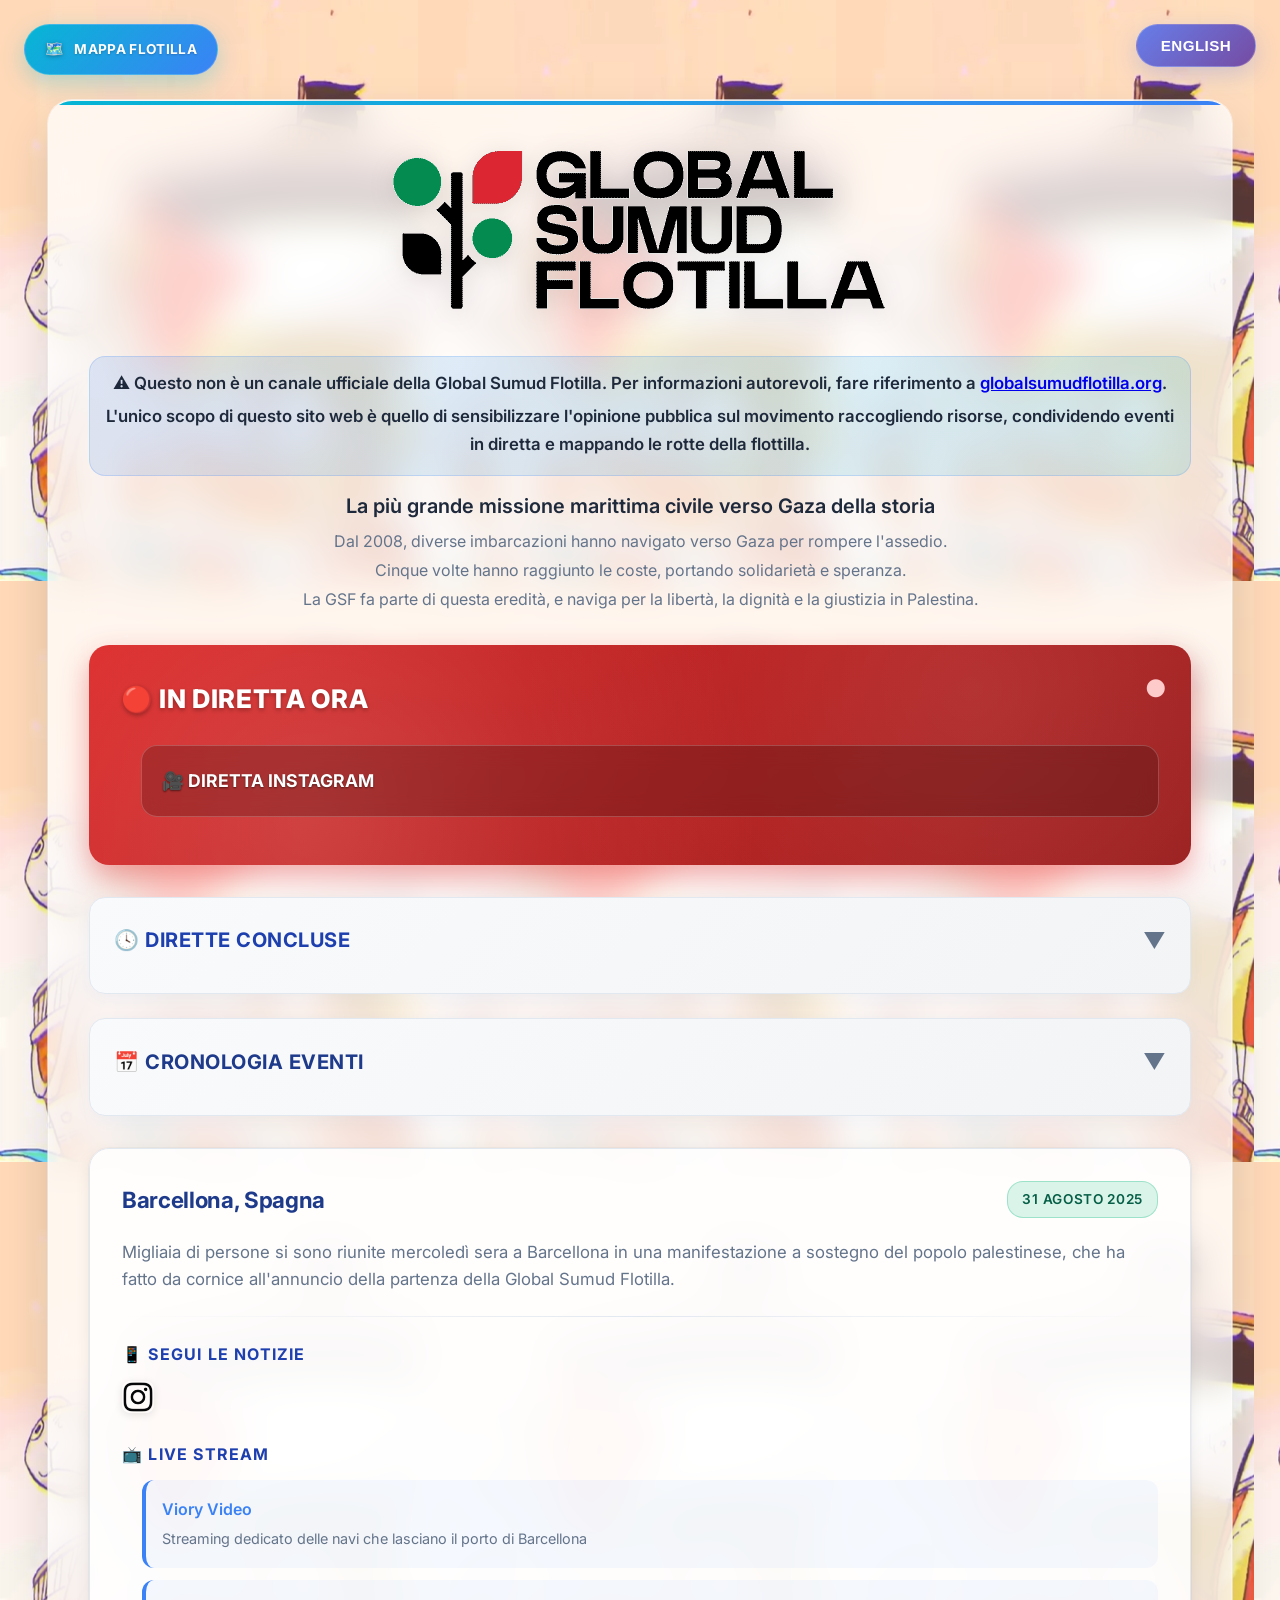
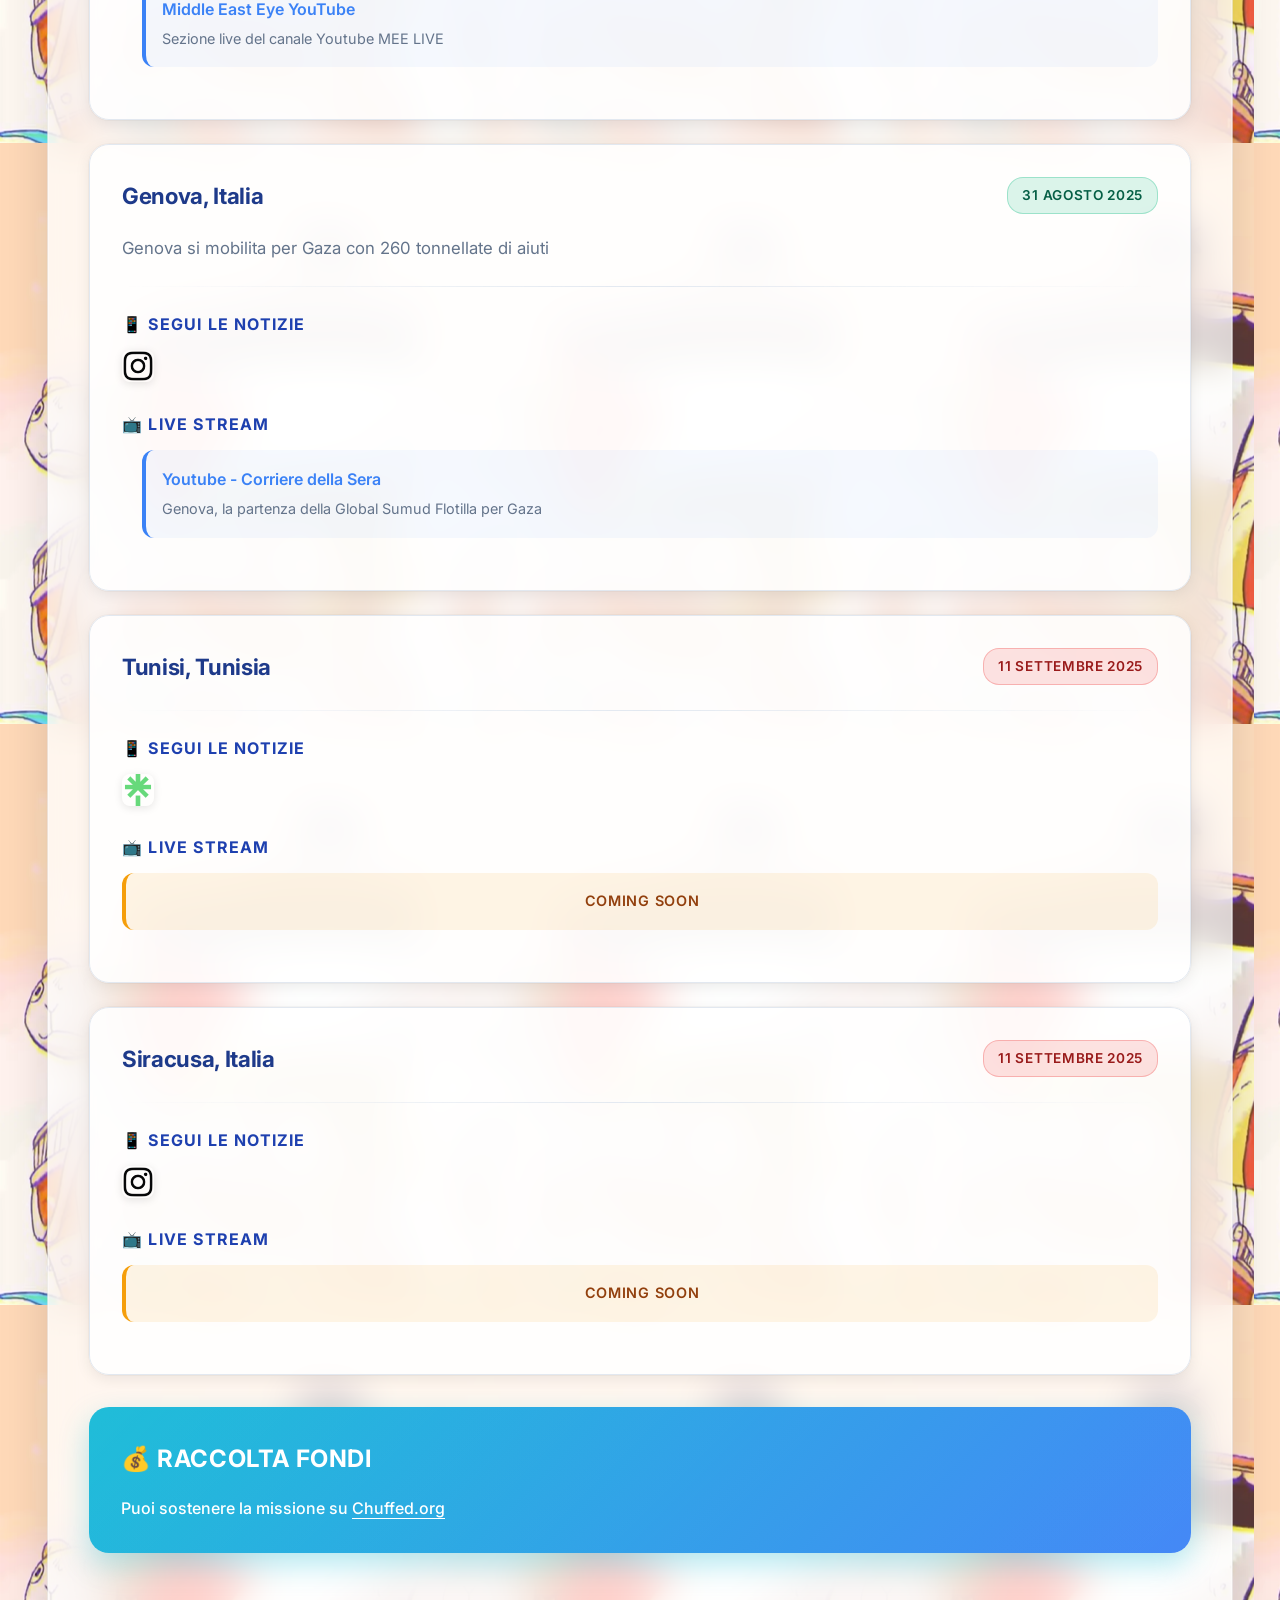
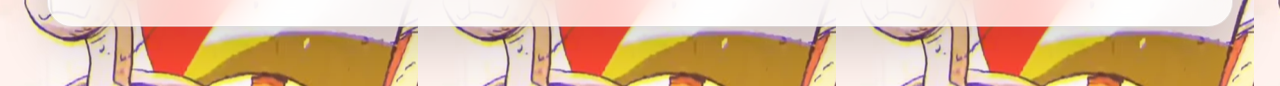
==== commit dafeb288: "Updates departures" ====
--- a/index.html
+++ b/index.html
@@ -60,12 +60,12 @@
                 <div class="collapsible-content">
                     <div class="livestream-links">
                         <ul>
-                           <span data-en="NO LIVE STREAM ACTIVE" data-it="NESSUNA DIRETTA IN CORSO"></span>
-                            <!-- <li>
-                                <a href="https://t.me/globalsumudflotilla?livestream" target="_blank" rel="noopener">
-                                    🎥 <strong data-en="TELEGRAM LIVE" data-it="DIRETTA TELEGRAM">DIRETTA TELEGRAM</strong>
-                                </a>
-                            </li> -->
+<!--                            <span data-en="NO LIVE STREAM ACTIVE" data-it="NESSUNA DIRETTA IN CORSO"></span>
+ -->                        <li>
+                                <a href="https://www.instagram.com/globalmovementtogazaitalia/live/?broadcast_id=18106538062565799" target="_blank" rel="noopener">
+                                    🎥 <strong data-en="INSTAGRAM LIVE" data-it="DIRETTA INSTAGRAM">DIRETTA INSTAGRAM</strong>
+                                </a>
+                            </li> 
                         </ul>
                     </div>
                 </div>
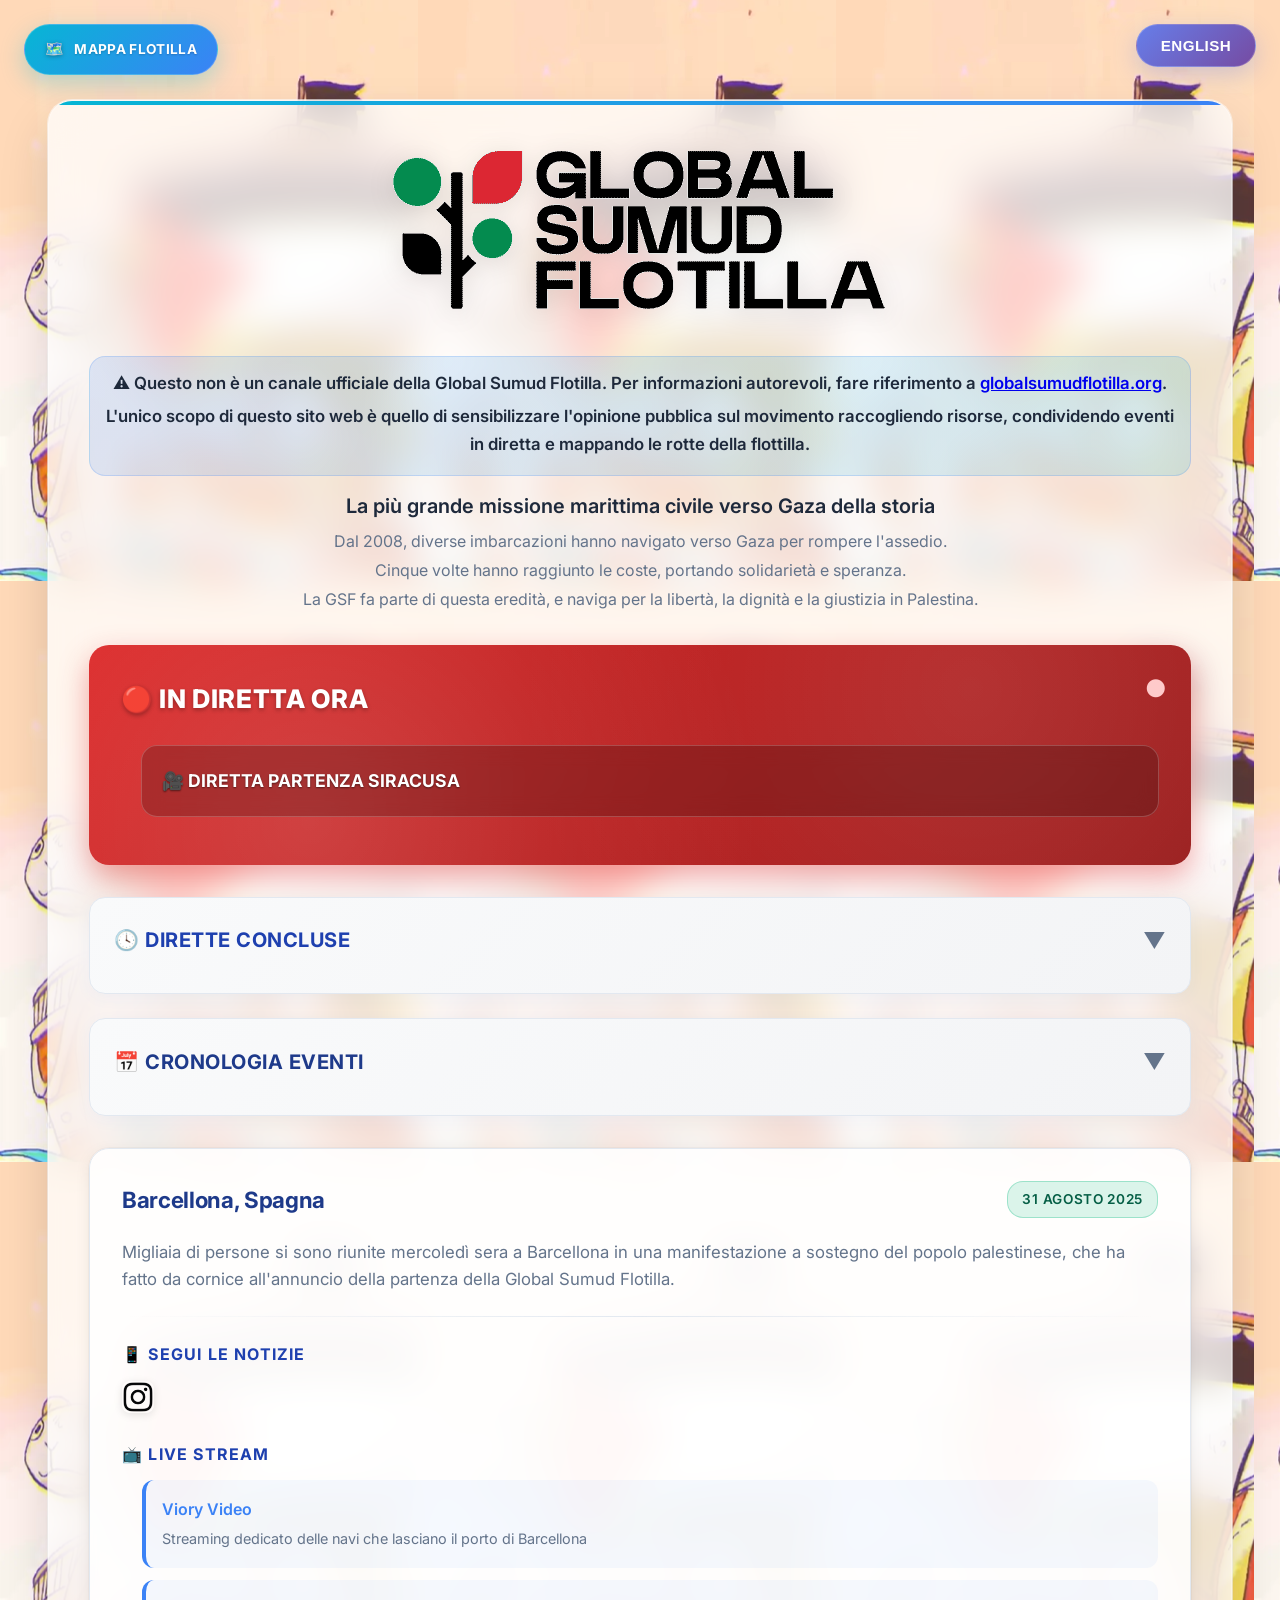
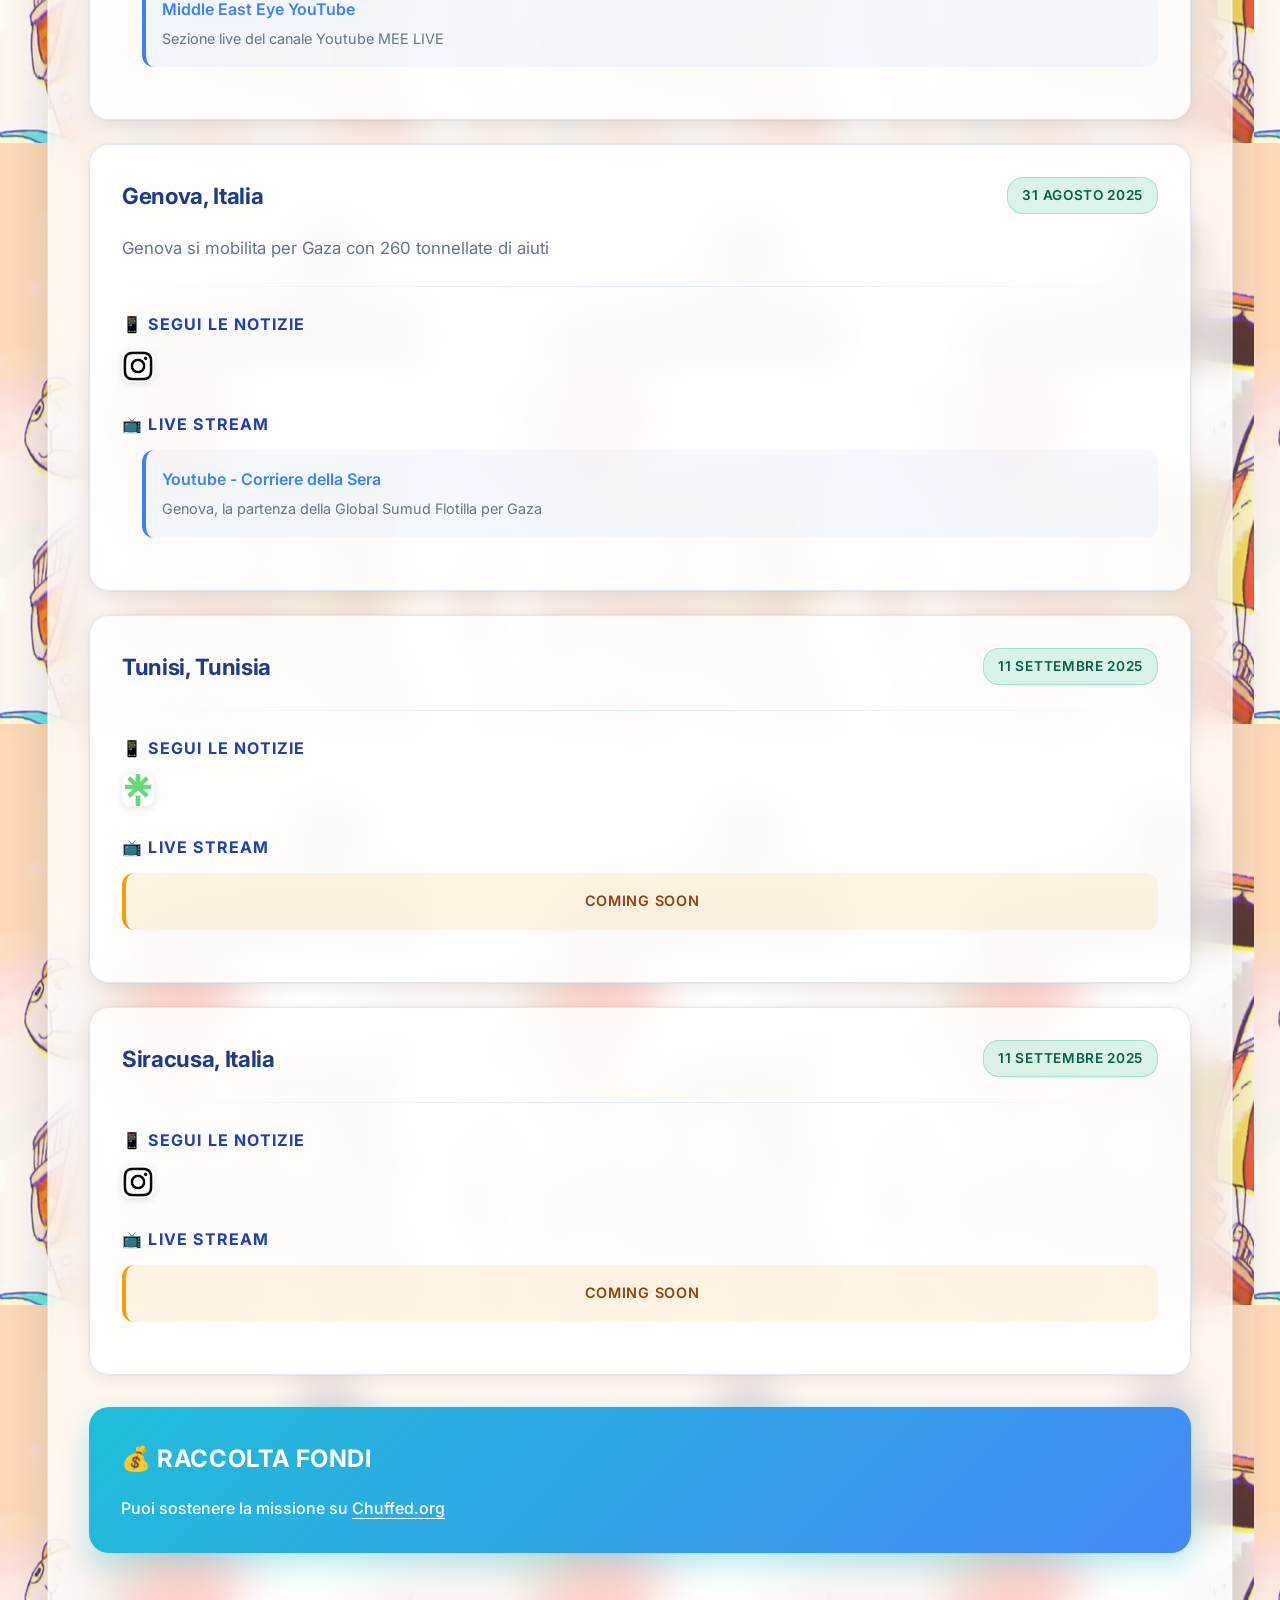
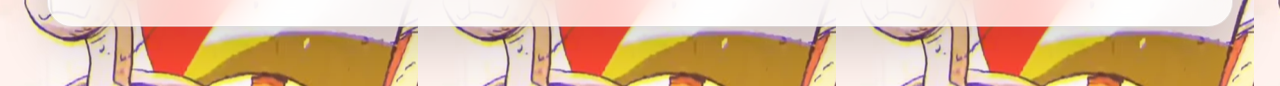
==== commit 2a977beb: "Updates departures" ====
--- a/index.html
+++ b/index.html
@@ -62,8 +62,8 @@
                         <ul>
 <!--                            <span data-en="NO LIVE STREAM ACTIVE" data-it="NESSUNA DIRETTA IN CORSO"></span>
  -->                        <li>
-                                <a href="https://www.instagram.com/globalmovementtogazaitalia/live/?broadcast_id=18106538062565799" target="_blank" rel="noopener">
-                                    🎥 <strong data-en="INSTAGRAM LIVE" data-it="DIRETTA INSTAGRAM">DIRETTA INSTAGRAM</strong>
+                                <a href="https://www.youtube.com/watch?v=1-eAhUADNVs&ab_channel=LocalTeam" target="_blank" rel="noopener">
+                                    🎥 <strong data-en="SIRACUSA DEPARTURE LIVE" data-it="DIRETTA PARTENZA SIRACUSA">DIRETTA PARTENZA SIRACUSA</strong>
                                 </a>
                             </li> 
                         </ul>
@@ -300,7 +300,7 @@
                 <li class="location-card">
                     <div class="location-header">
                         <h3 class="location-name" data-en="Tunis, Tunisia" data-it="Tunisi, Tunisia">Tunisi, Tunisia</h3>
-                        <span class="location-date tentative" data-en="September 11, 2025" data-it="11 Settembre 2025">11 Settembre 2025</span>
+                        <span class="location-date confirmed" data-en="September 11, 2025" data-it="11 Settembre 2025">11 Settembre 2025</span>
                     </div>
                     
                     <div class="divider"></div>
@@ -323,7 +323,7 @@
                 <li class="location-card">
                     <div class="location-header">
                         <h3 class="location-name" data-en="Siracusa, Italy" data-it="Siracusa, Italia">Siracusa, Italia</h3>
-                        <span class="location-date tentative" data-en="September 11, 2025" data-it="11 Settembre 2025">11 Settembre 2025</span>
+                        <span class="location-date confirmed" data-en="September 11, 2025" data-it="11 Settembre 2025">11 Settembre 2025</span>
                     </div>
                     
                     <div class="divider"></div>
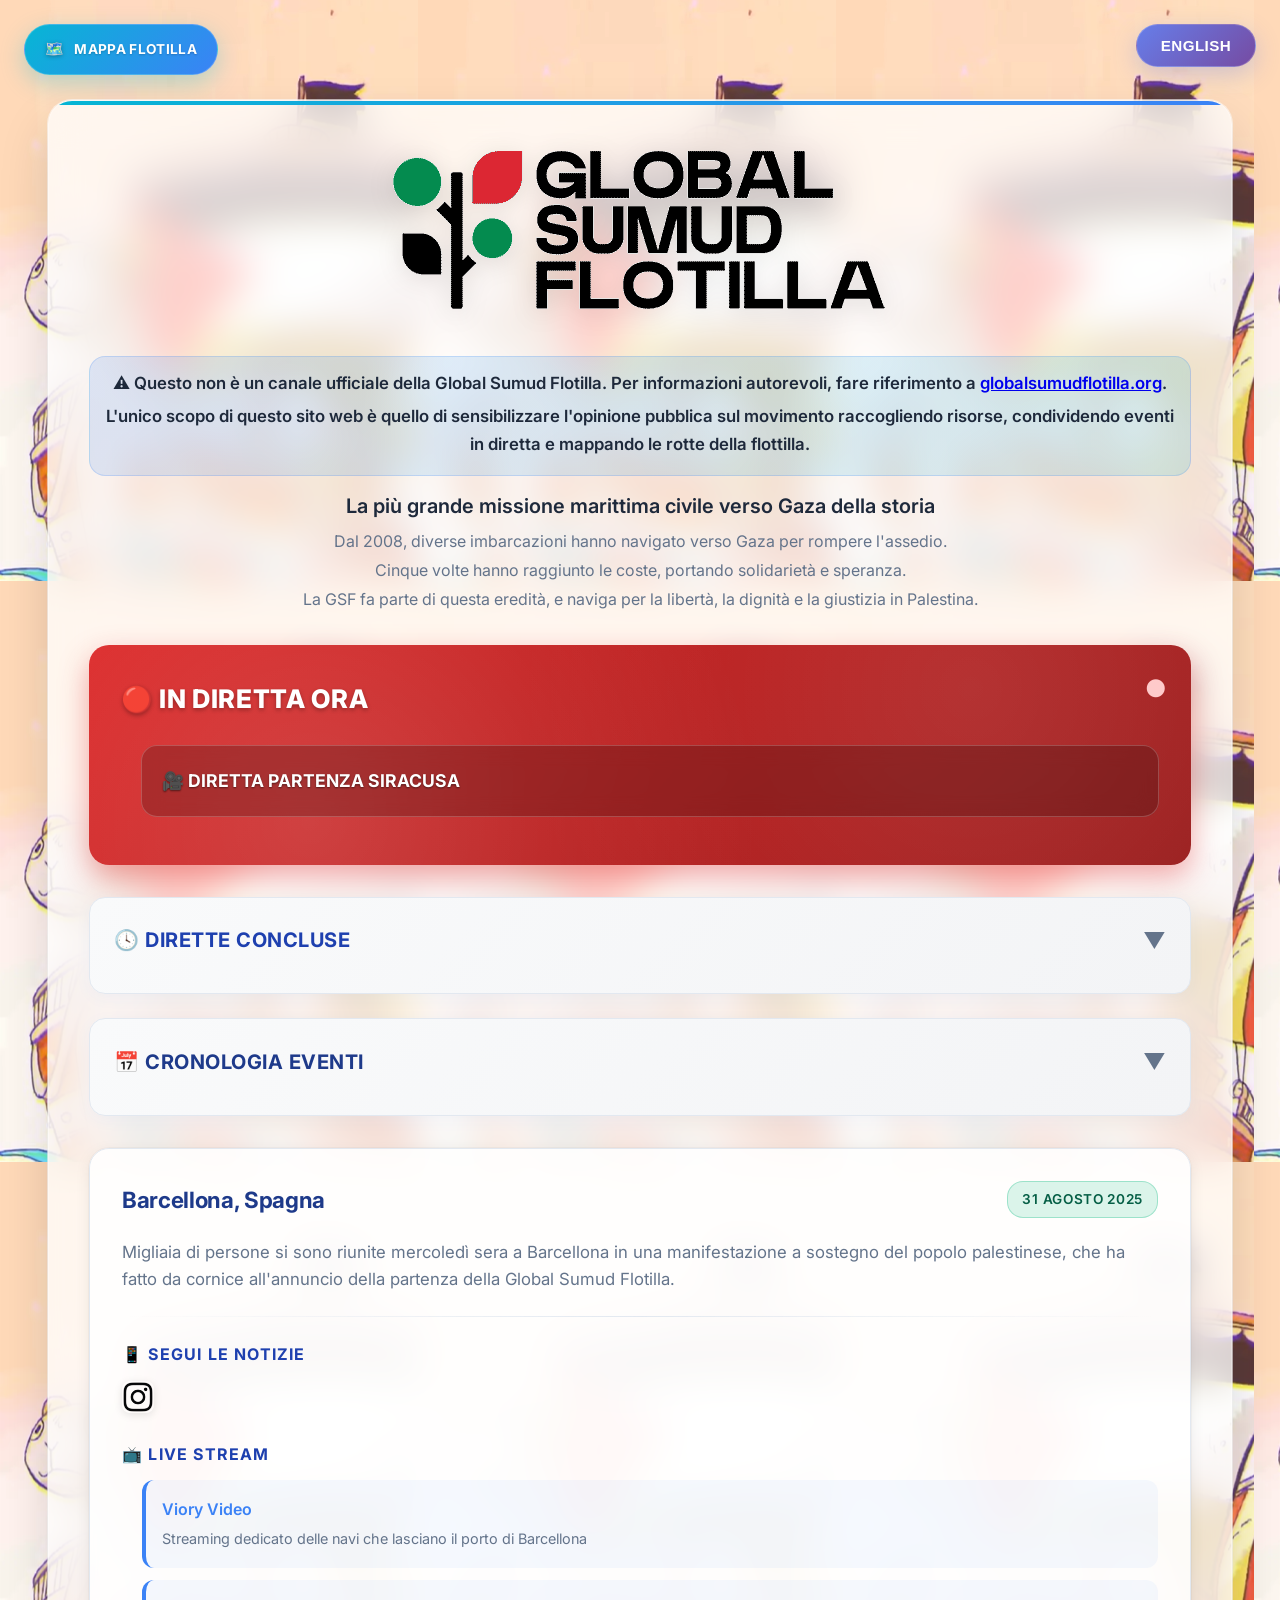
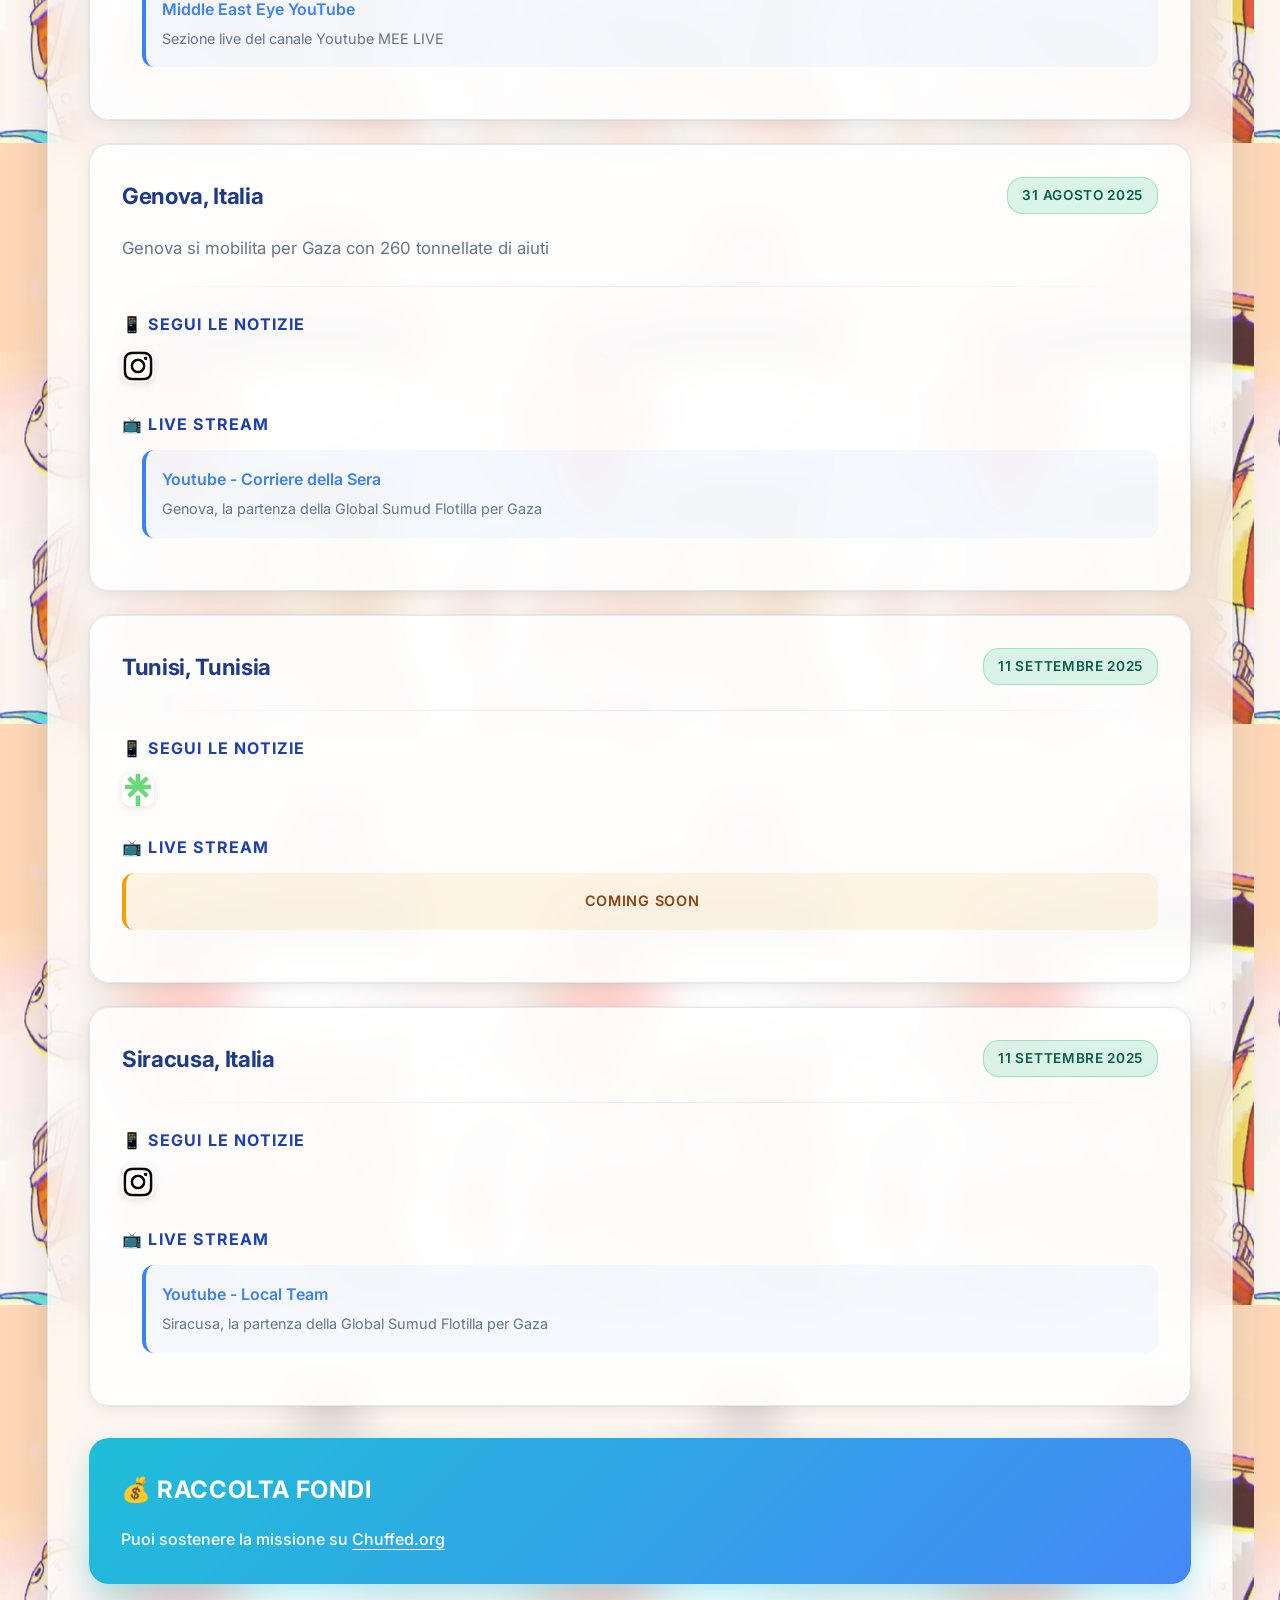
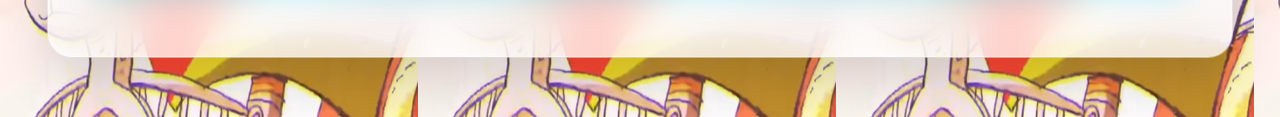
==== commit edf4ff5e: "Updates departures" ====
--- a/index.html
+++ b/index.html
@@ -16,7 +16,6 @@
         </a>
 
         <div id="globalSumudFlotilla">
-            
             <div class="logo-container">
                 <a href="https://globalsumudflotilla.org/" target="_blank" rel="noopener" aria-label="global-sumud-flotilla">
                     <img src="Global_Sumud_Flotilla_logo.png" alt="Global Sumud Flotilla Logo">
@@ -32,11 +31,6 @@
             data-it="L'unico scopo di questo sito web è quello di sensibilizzare l'opinione pubblica sul movimento raccogliendo risorse, condividendo eventi in diretta e mappando le rotte della flottilla.">
             This website’s sole purpose is to raise awareness about the movement by gathering resources, sharing live events, and mapping the routes of the flotilla.
             </p>
-<!-- <p data-en="⚠️ Security concerns mean some details may be released shortly before departure" data-it="⚠️ Per motivi di sicurezza alcuni dettagli potrebbero essere rilasciati poco prima della partenza">⚠️ Per motivi di sicurezza alcuni dettagli potrebbero essere rilasciati poco prima della partenza</p>
-            <div class="status-badges">
-                <span class="date-confirmed" data-en="Confirmed" data-it="Confermato">Confermato</span>
-                <span class="date-tentative" data-en="Not Confirmed" data-it="Non Confermato">Non Confermato</span>
-            </div> -->
         </div>
         
             <p class="subtitle" data-en="The largest civilian maritime mission to Gaza in history" 
@@ -339,7 +333,18 @@
                     
                     <div class="event-section">
                         <div class="event-section-title" data-en="📺 Live Stream" data-it="📺 Live Stream">📺 Live Stream</div>
-                        <div class="coming-soon">Coming Soon</div>
+                        <div class="livestream-links">
+                            <ul>
+                                <li>
+                                    <a href="https://www.youtube.com/watch?v=1-eAhUADNVs&ab_channel=LocalTeam" target="_blank" rel="noopener">Youtube - Local Team</a>
+                                    <div style="margin-top: 4px; font-size: 0.9rem; color: var(--text-light);" 
+                                    data-en="Siracusa, departure of the boats from the Sicilian harbor" 
+                                    data-it="Siracusa, la partenza della Global Sumud Flotilla per Gaza">
+                                    Siracusa, la partenza della Global Sumud Flotilla per Gaza</div>
+                                    </a>
+                                </li> 
+                            </ul>   
+                        </div> 
                     </div>
                 </li>
             </ul>
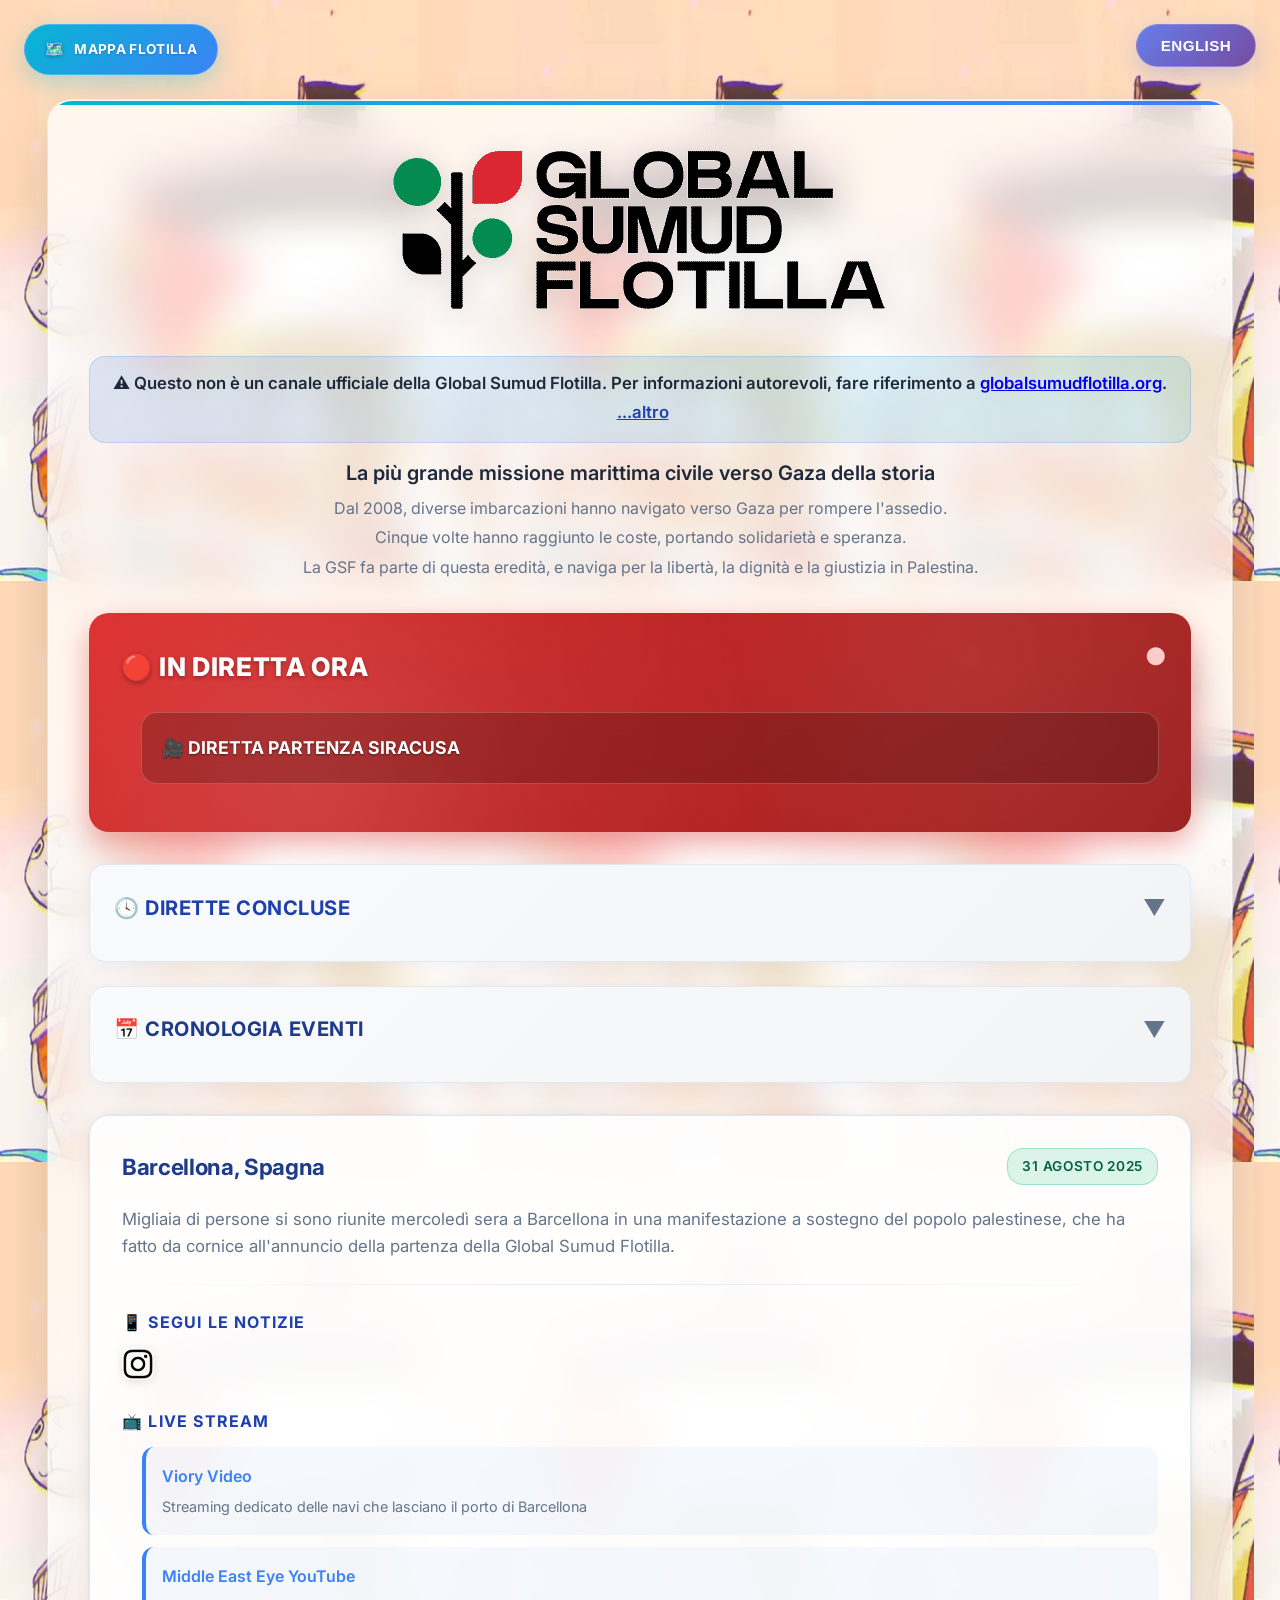
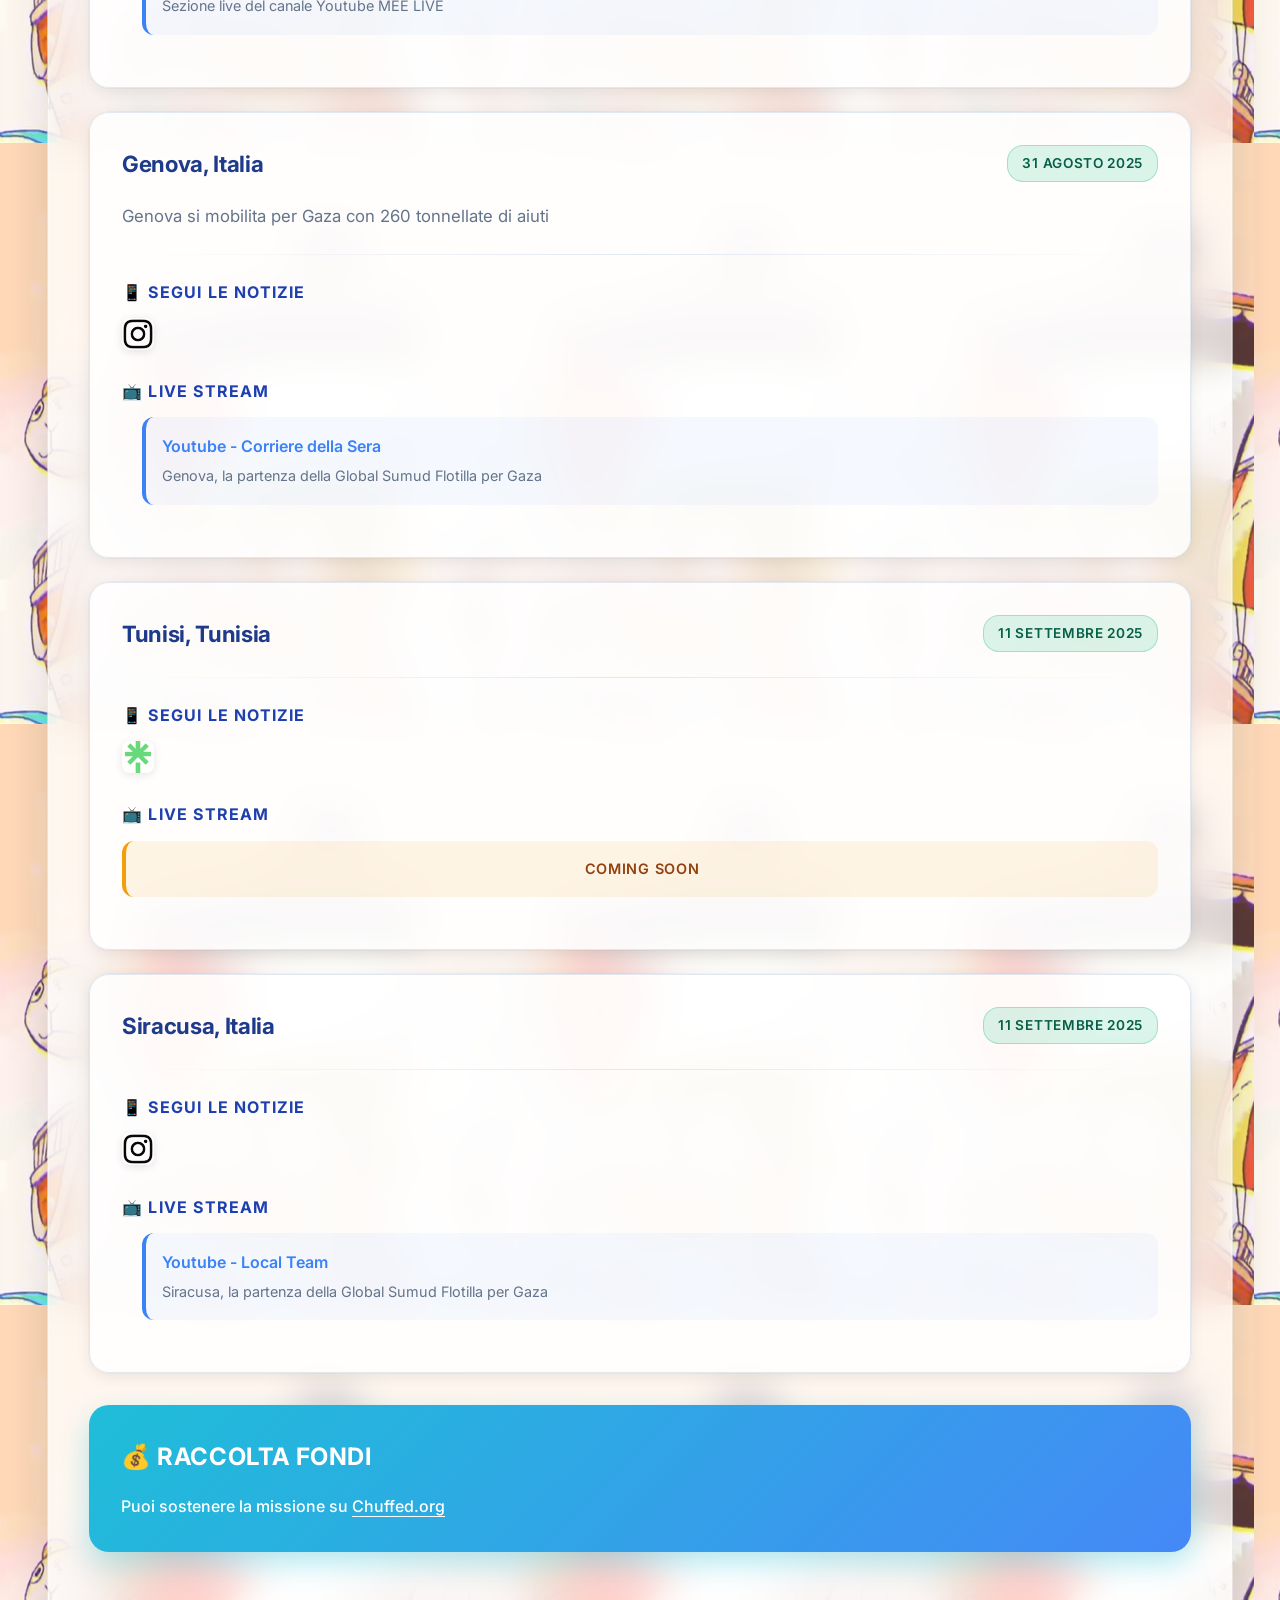
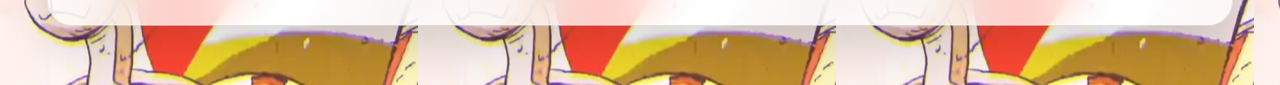
==== commit 3df4739f: "Updates departures" ====
--- a/index.html
+++ b/index.html
@@ -23,15 +23,12 @@
             </div>
 
             <div class="flotilla-info">
-            <p data-en="⚠️ This is not an official channel of the Global Sumud Flotilla. For authoritative information, please refer to <a href='https://globalsumudflotilla.org/' target='_blank'>globalsumudflotilla.org</a>." 
-            data-it="⚠️ Questo non è un canale ufficiale della Global Sumud Flotilla. Per informazioni autorevoli, fare riferimento a <a href='https://globalsumudflotilla.org/' target='_blank'>globalsumudflotilla.org</a>.">
-            ⚠️ This is not an official channel of the Global Sumud Flotilla. For authoritative information, please refer to <a href="https://globalsumudflotilla.org/" target="_blank">globalsumudflotilla.org</a>.
-            </p>
-            <p data-en="This website’s sole purpose is to raise awareness about the movement by gathering resources, sharing live events, and mapping the routes of the flotilla."
-            data-it="L'unico scopo di questo sito web è quello di sensibilizzare l'opinione pubblica sul movimento raccogliendo risorse, condividendo eventi in diretta e mappando le rotte della flottilla.">
-            This website’s sole purpose is to raise awareness about the movement by gathering resources, sharing live events, and mapping the routes of the flotilla.
-            </p>
-        </div>
+                <p data-en="⚠️ This is not an official channel of the Global Sumud Flotilla. For authoritative information, please refer to <a href='https://globalsumudflotilla.org/' target='_blank'>globalsumudflotilla.org</a>.
+                    This website’s sole purpose is to raise awareness about the movement by gathering resources, sharing live events, and mapping the routes of the flotilla." 
+                data-it="⚠️ Questo non è un canale ufficiale della Global Sumud Flotilla. Per informazioni autorevoli, fare riferimento a <a href='https://globalsumudflotilla.org/' target='_blank'>globalsumudflotilla.org</a>.
+                L'unico scopo di questo sito web è quello di sensibilizzare l'opinione pubblica sul movimento raccogliendo risorse, condividendo eventi in diretta e mappando le rotte della flottilla.">
+                ⚠️ This is not an official channel of the Global Sumud Flotilla. For authoritative information, please refer to <a href="https://globalsumudflotilla.org/" target="_blank">globalsumudflotilla.org</a>.
+            </div>
         
             <p class="subtitle" data-en="The largest civilian maritime mission to Gaza in history" 
             data-it="La più grande missione marittima civile verso Gaza della storia">
--- a/styles/main.css
+++ b/styles/main.css
@@ -1035,4 +1035,17 @@
     #modalPdf {
         width: 80vw;
         height: 85vh;
+    }
+
+    .more-text {
+        /* This class will hold the initially hidden text */
+    }
+
+    .read-more-btn {
+        color: var(--primary);
+        cursor: pointer;
+        font-weight: 600;
+        text-decoration: underline;
+        margin-left: 5px; /* Adds a little space before the button */
+        white-space: nowrap; /* Prevents the button from wrapping to a new line */
     }
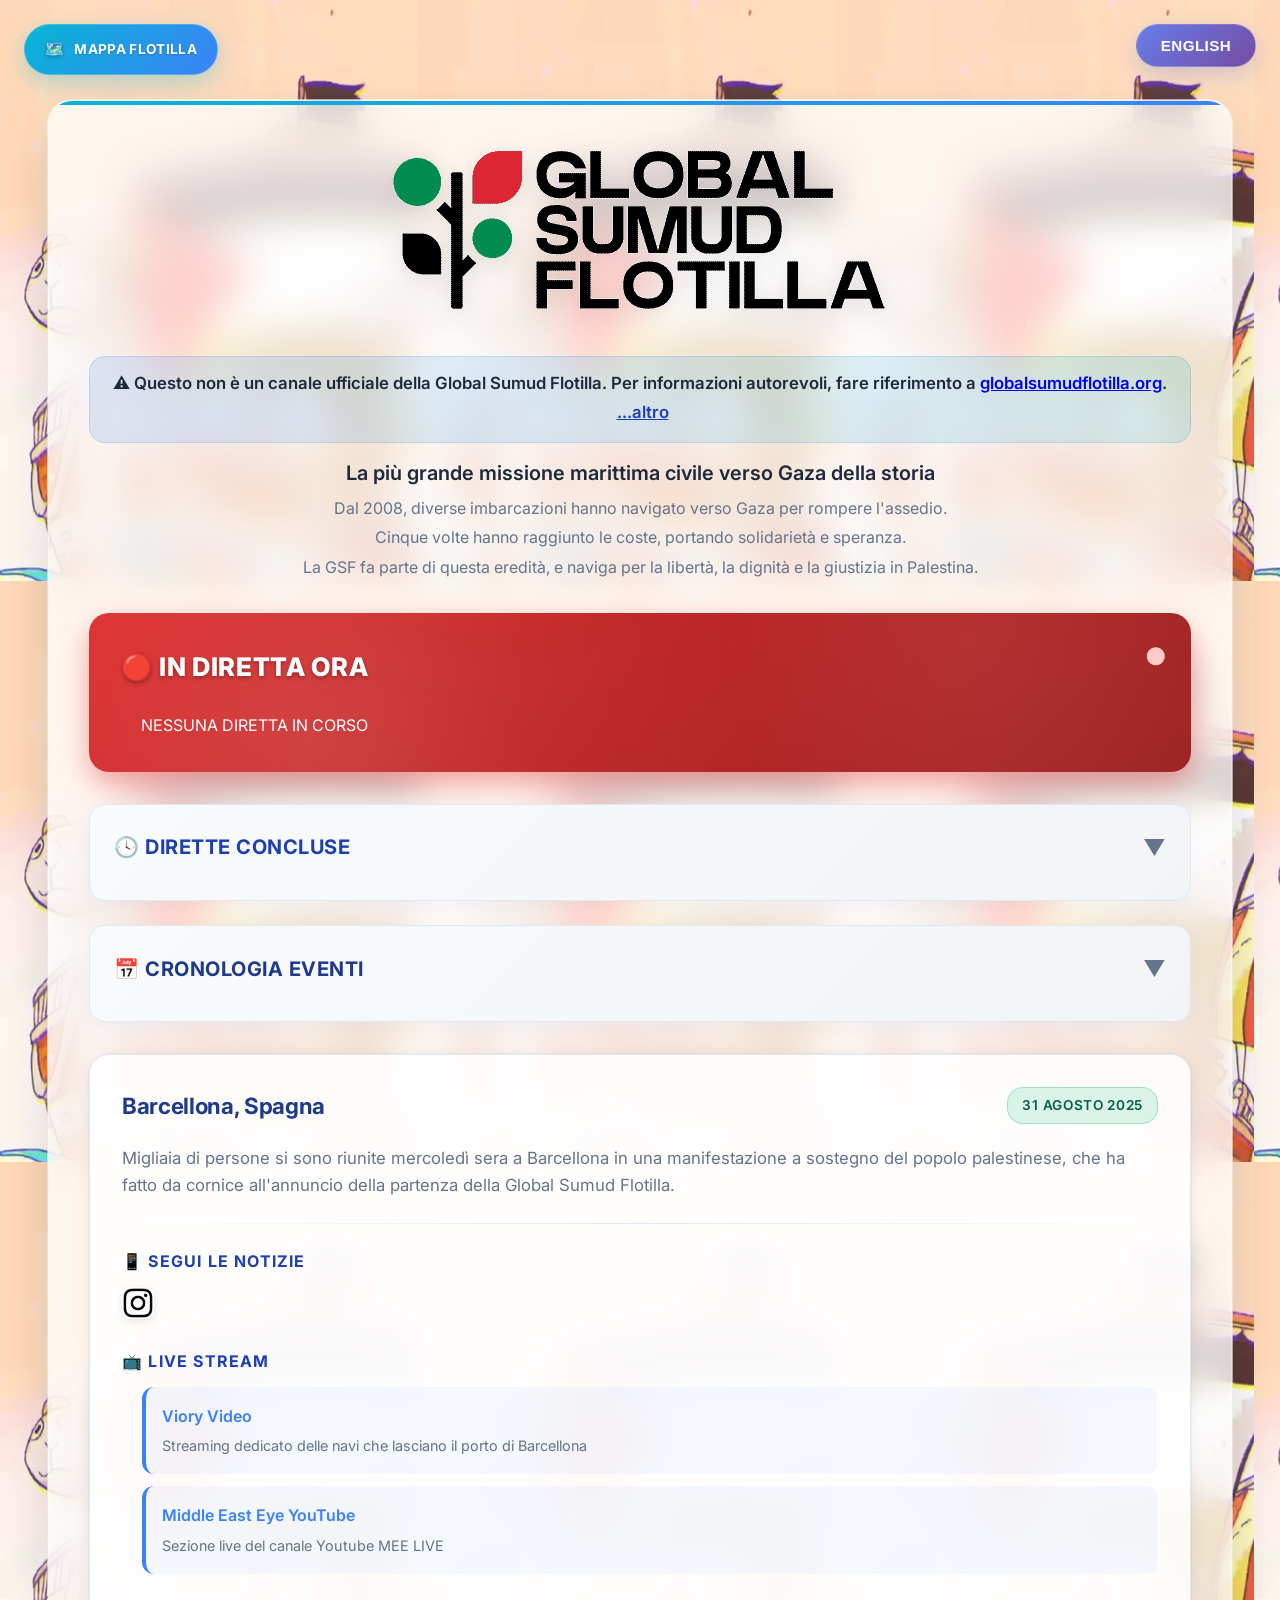
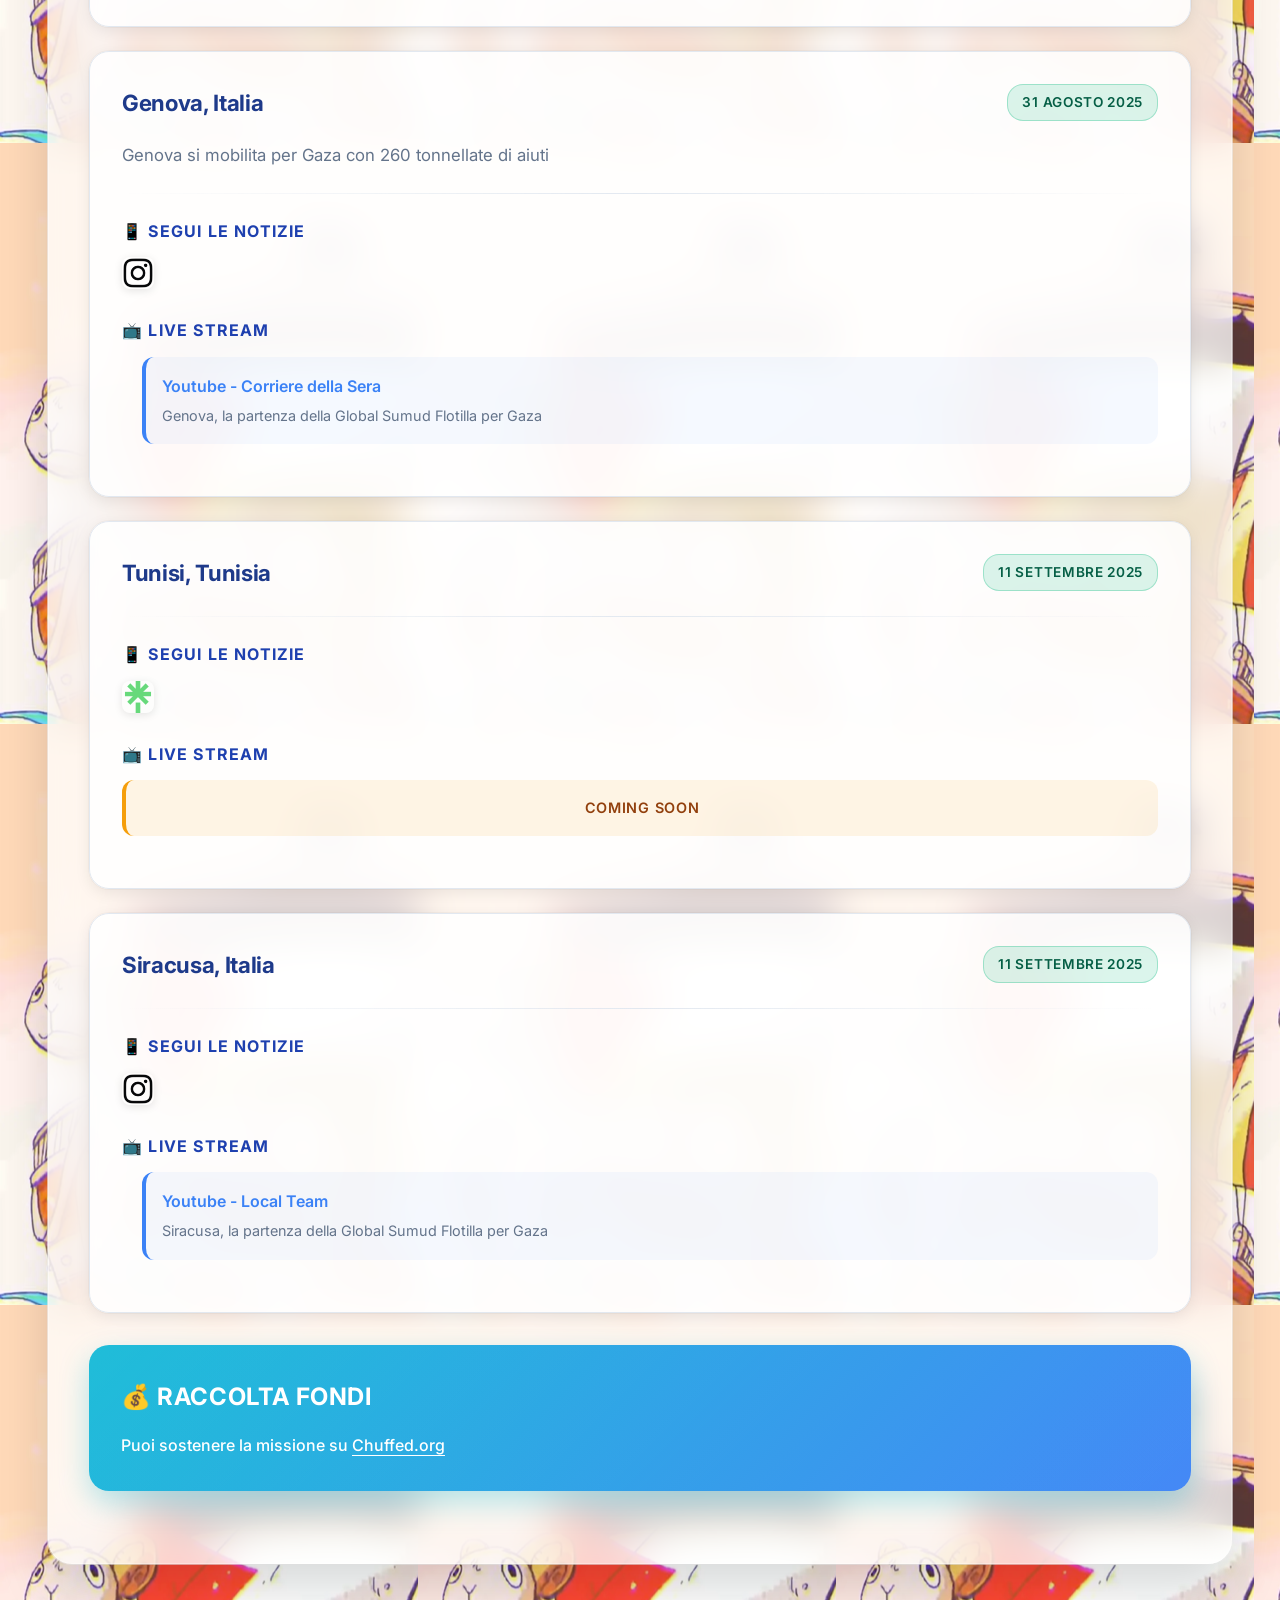
==== commit 8179a391: "Updates departures" ====
--- a/index.html
+++ b/index.html
@@ -51,12 +51,7 @@
                 <div class="collapsible-content">
                     <div class="livestream-links">
                         <ul>
-<!--                            <span data-en="NO LIVE STREAM ACTIVE" data-it="NESSUNA DIRETTA IN CORSO"></span>
- -->                        <li>
-                                <a href="https://www.youtube.com/watch?v=1-eAhUADNVs&ab_channel=LocalTeam" target="_blank" rel="noopener">
-                                    🎥 <strong data-en="SIRACUSA DEPARTURE LIVE" data-it="DIRETTA PARTENZA SIRACUSA">DIRETTA PARTENZA SIRACUSA</strong>
-                                </a>
-                            </li> 
+                            <span data-en="NO LIVE STREAM ACTIVE" data-it="NESSUNA DIRETTA IN CORSO"></span>
                         </ul>
                     </div>
                 </div>
@@ -70,6 +65,11 @@
                 <div class="collapsible-content" style="display:none;">
                     <div class="livestream-links">
                         <ul>
+                            <li>
+                                <a href="https://www.youtube.com/watch?v=1-eAhUADNVs&ab_channel=LocalTeam" target="_blank" rel="noopener">
+                                    🚢 <strong data-en="Sep 11 - SIRACUSA DEPARTURE LIVE" data-it="11 Set - DIRETTA PARTENZA SIRACUSA">Sep 11 - SIRACUSA DEPARTURE LIVE</strong> 
+                                </a>
+                            </li>
                             <li>
                                 <a href="https://www.youtube.com/watch?v=aanS84z-CjQ&ab_channel=APT" target="_blank" rel="noopener">
                                     🚢 <strong data-en="Sep 11 - DEPARTURE FROM TUNIS" data-it="11 Set - PARTENZA Da TUNISI">Sep 11 - DEPARTURE FROM TUNIS</strong> 
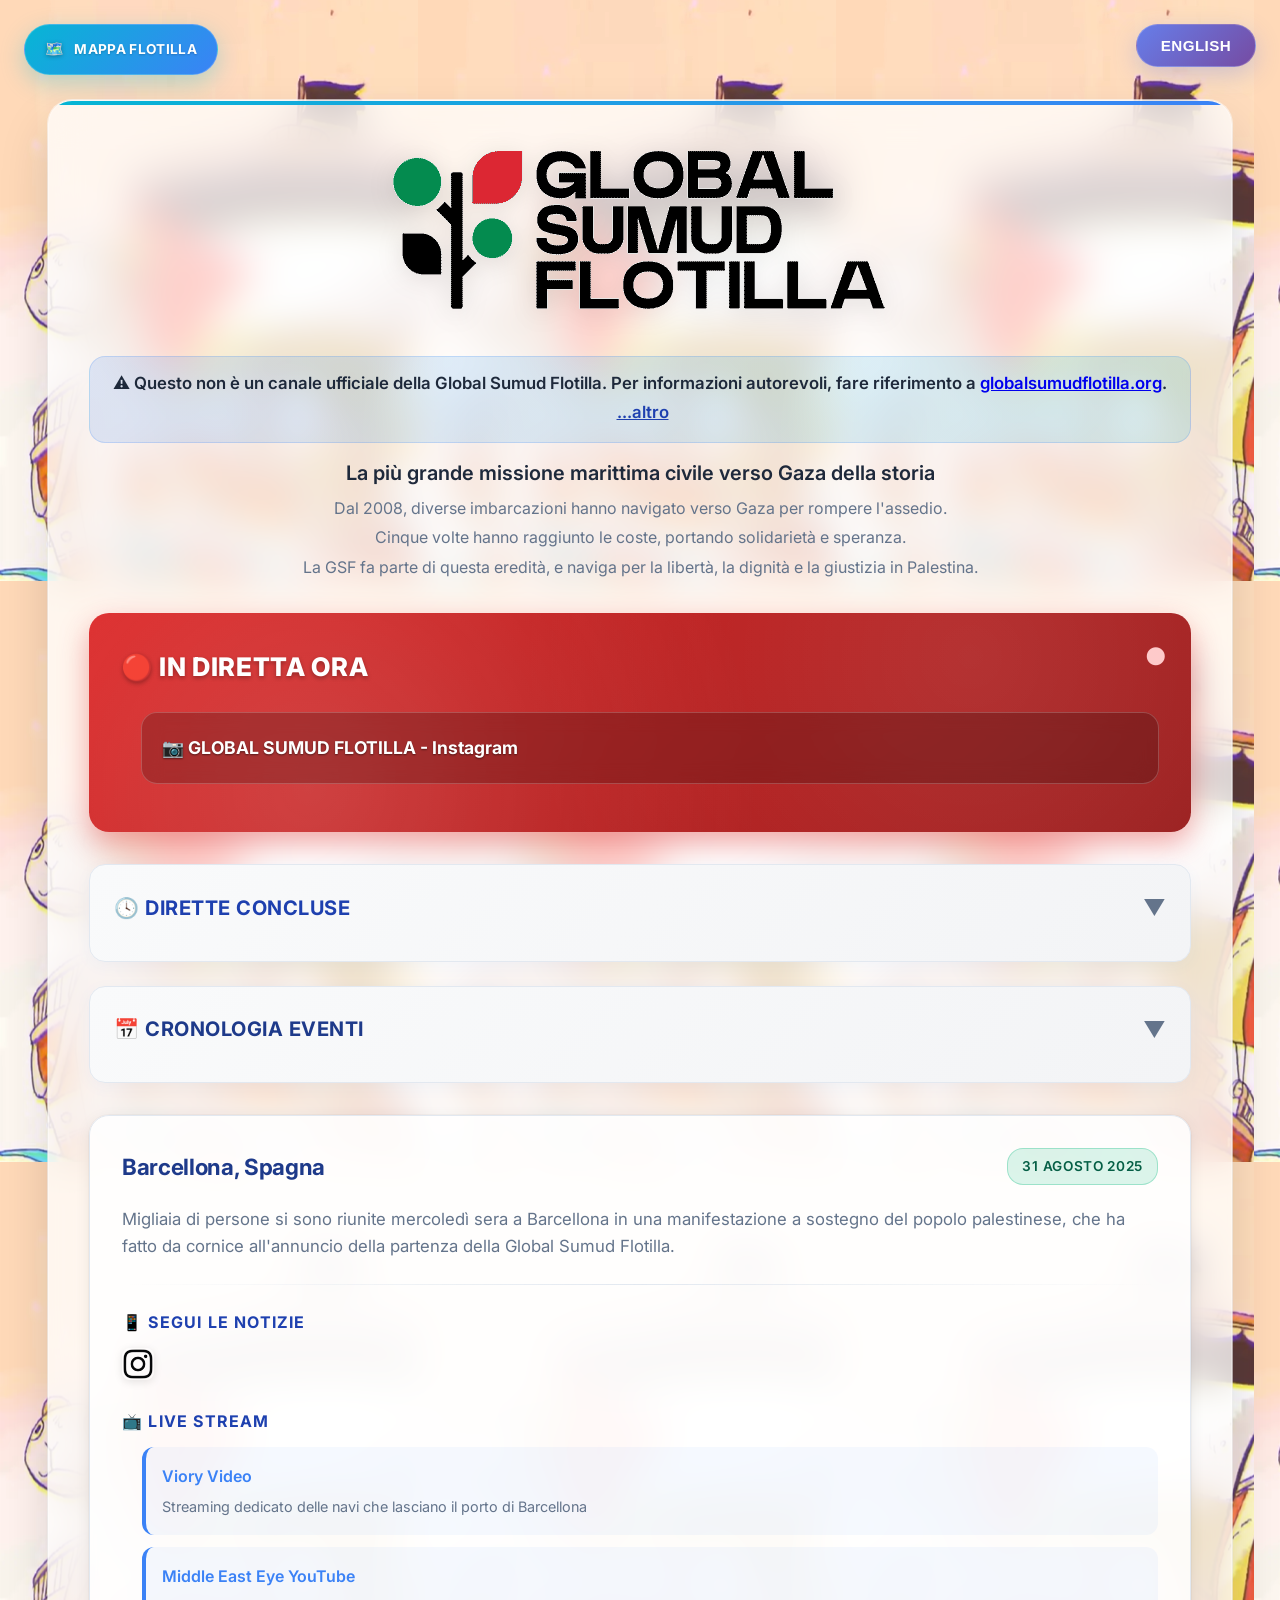
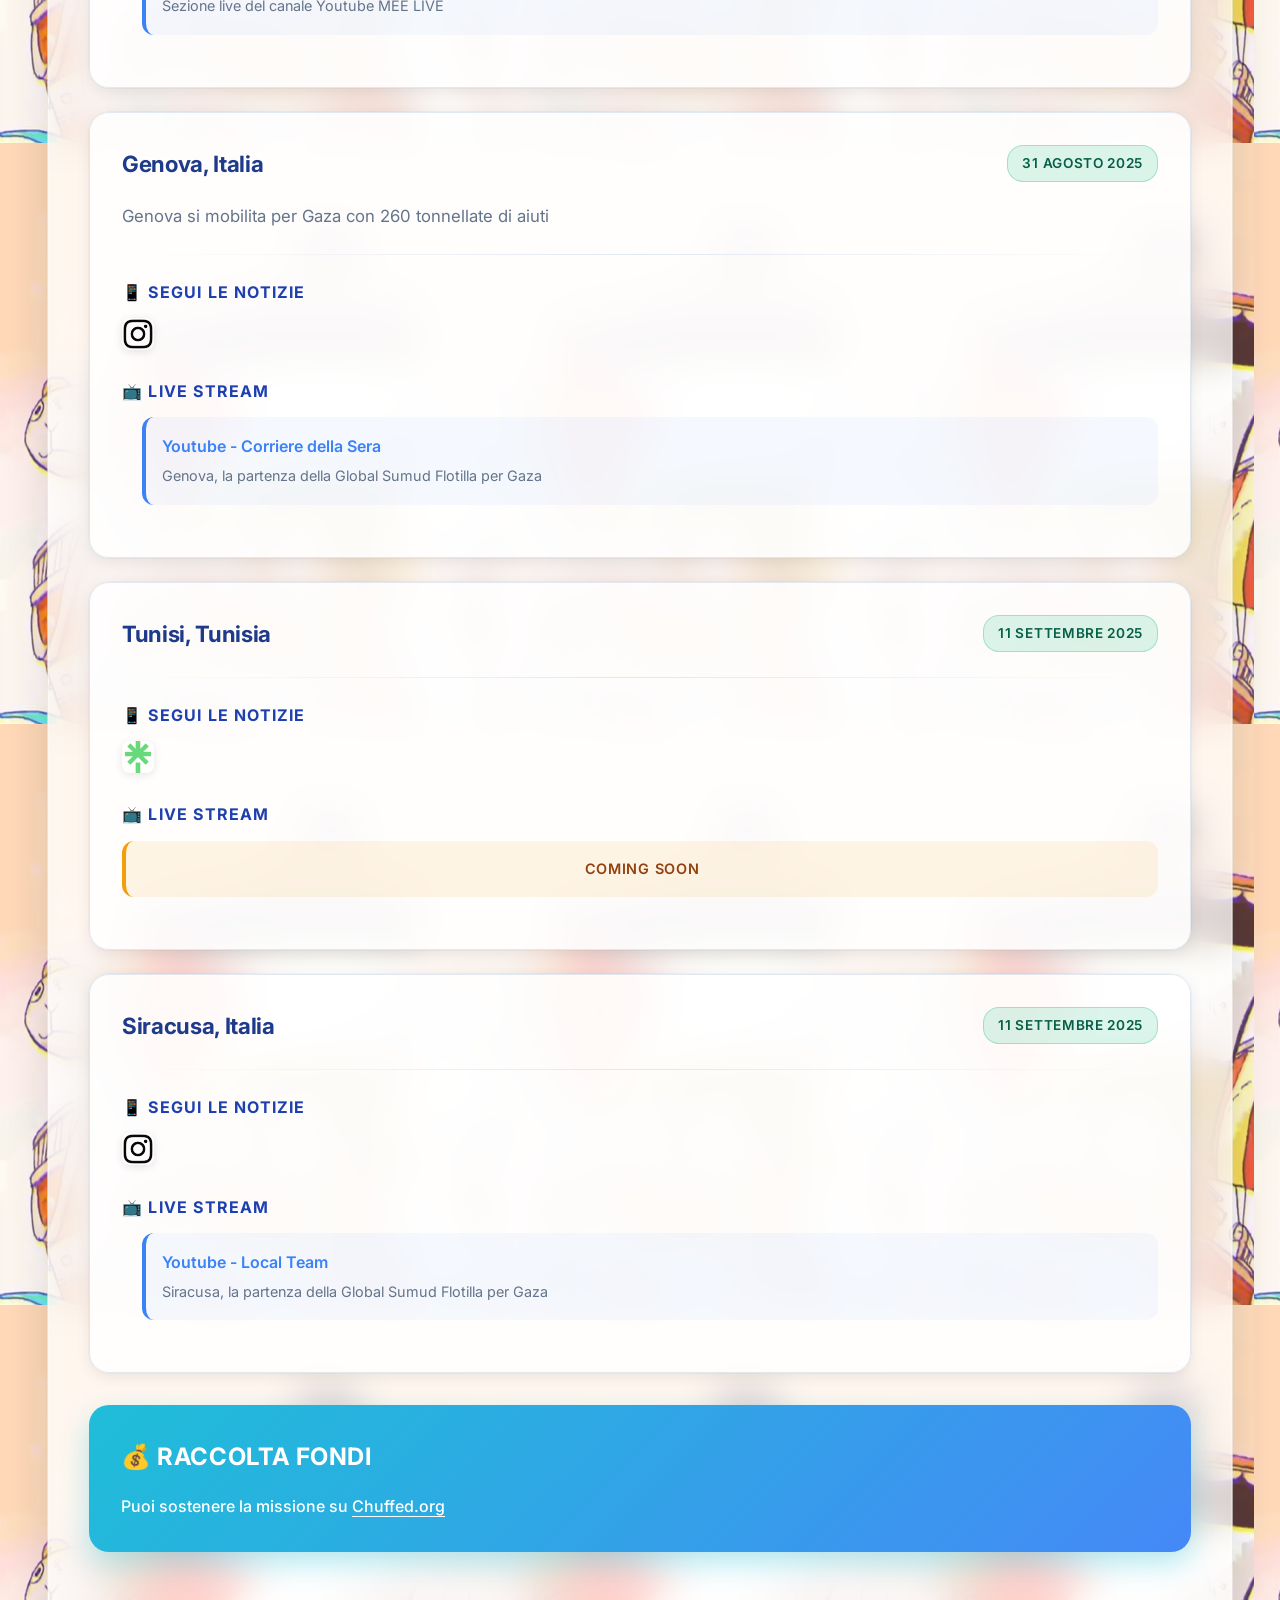
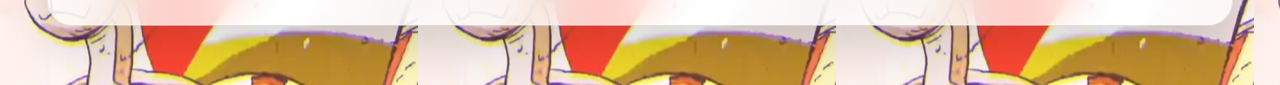
==== commit 79b18bbc: "Updates departures" ====
--- a/index.html
+++ b/index.html
@@ -51,8 +51,13 @@
                 <div class="collapsible-content">
                     <div class="livestream-links">
                         <ul>
-                            <span data-en="NO LIVE STREAM ACTIVE" data-it="NESSUNA DIRETTA IN CORSO"></span>
-                        </ul>
+                            <li>
+                                <a href="https://www.instagram.com/globalsumudflotilla/live/" target="_blank" rel="noopener">
+                                    📷 <strong data-en="GLOBAL SUMUD FLOTILLA - Instagram" data-it="GLOBAL SUMUD FLOTILLA - Instagram">GLOBAL SUMUD FLOTILLA</strong>
+                                </a>
+                            </li>
+<!--                             <span data-en="NO LIVE STREAM ACTIVE" data-it="NESSUNA DIRETTA IN CORSO"></span>
+ -->                    </ul>
                     </div>
                 </div>
             </div>
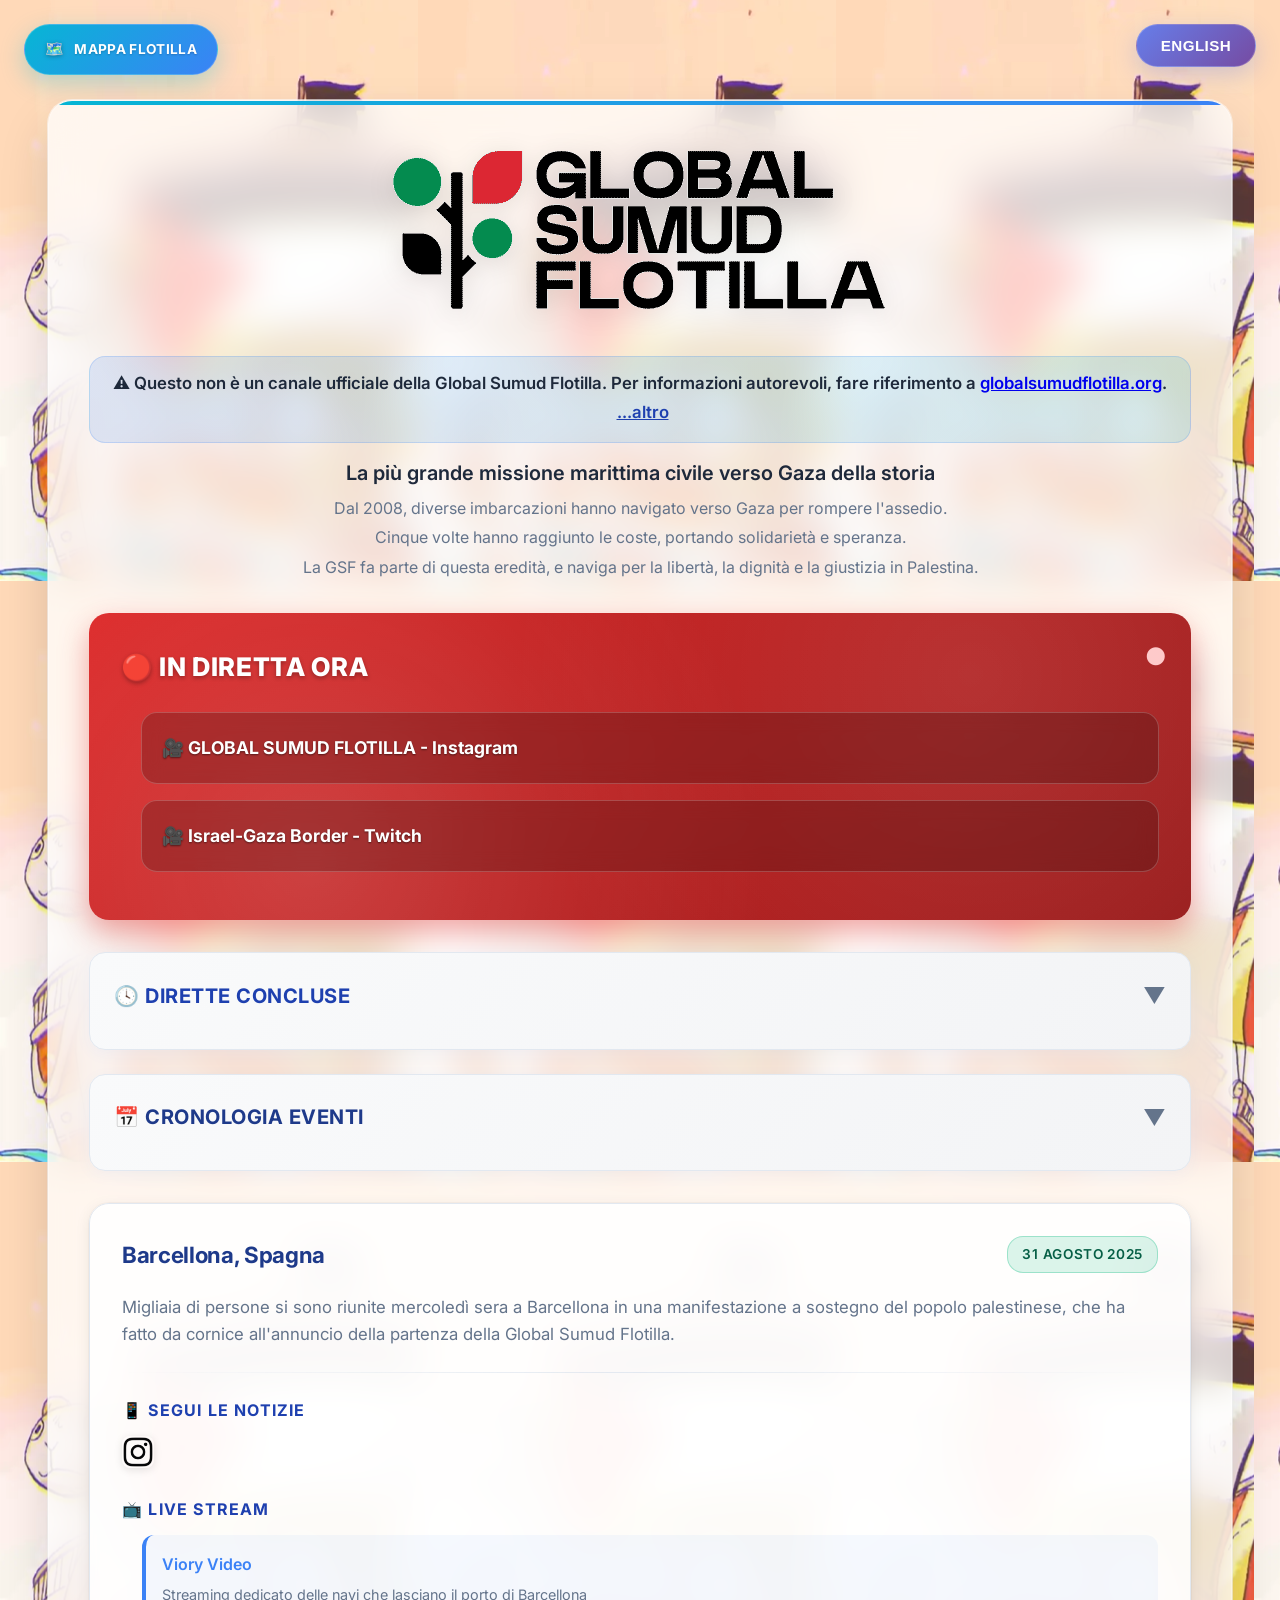
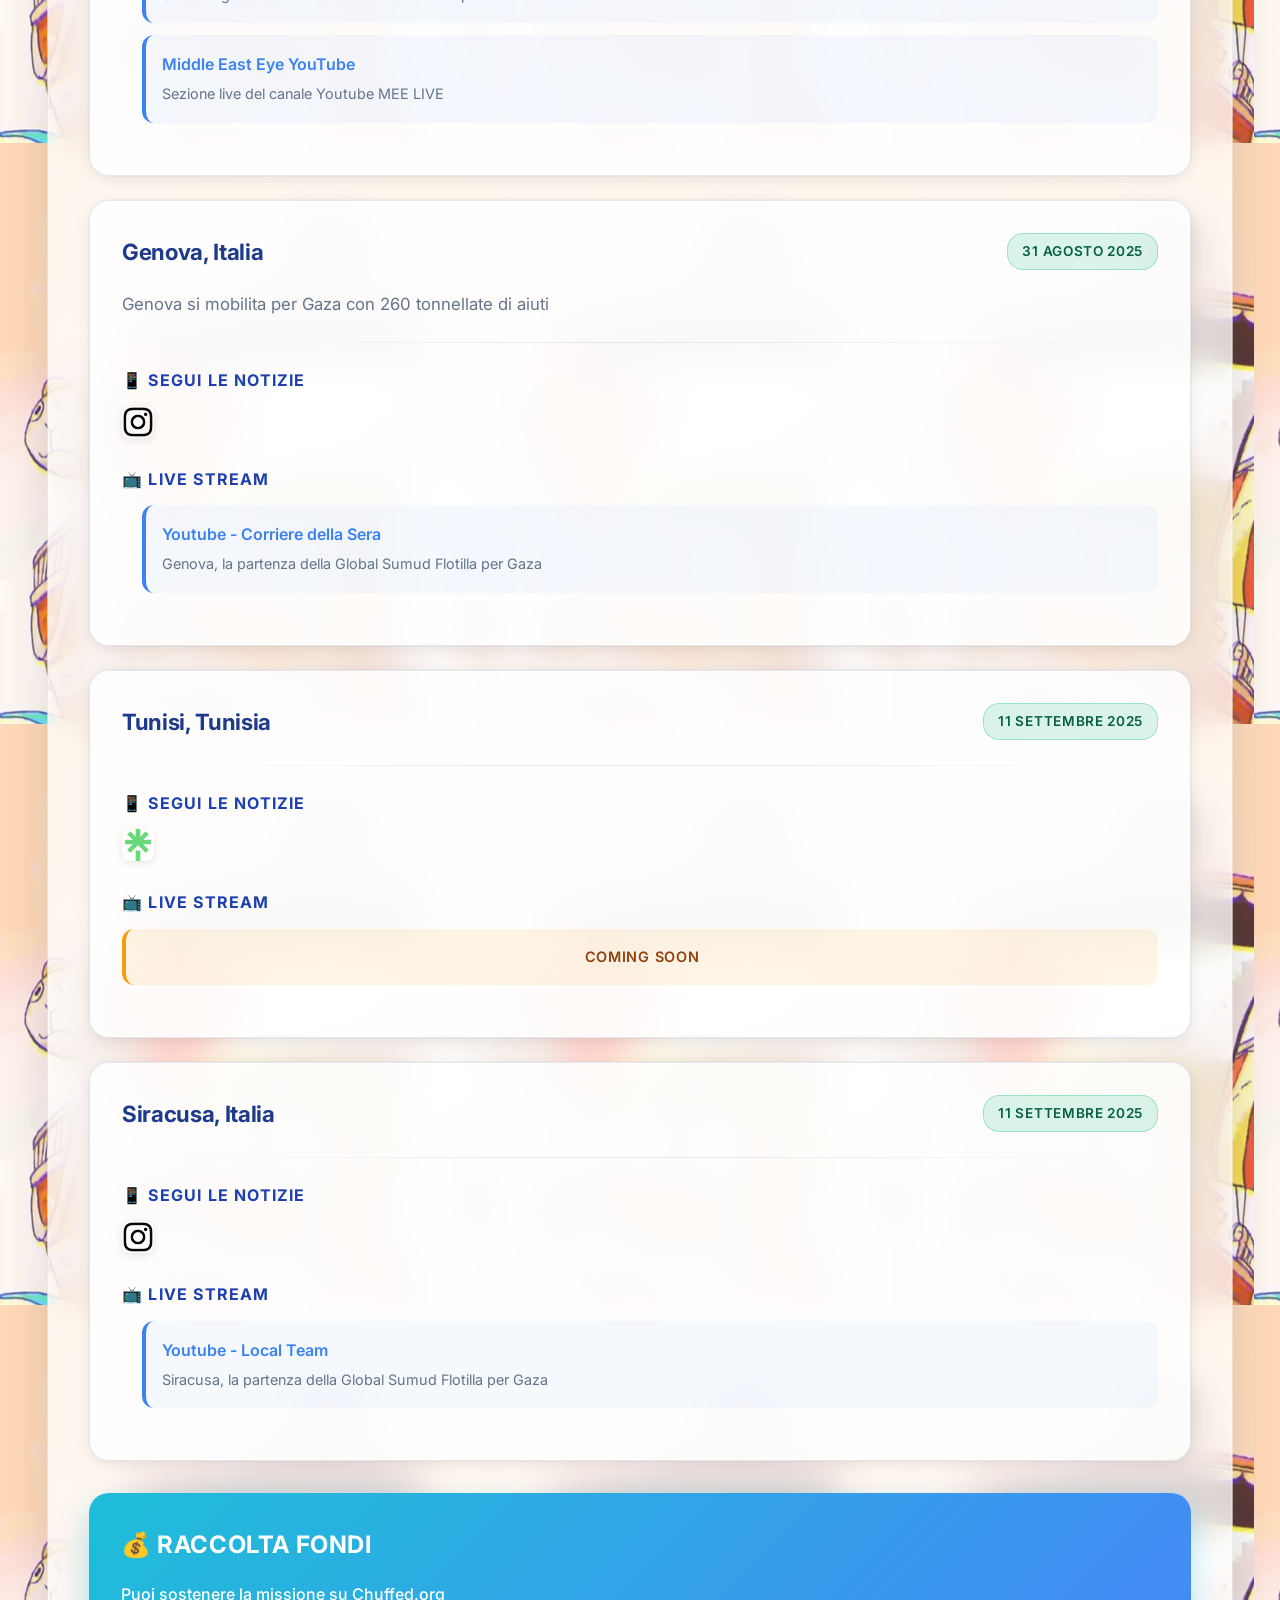
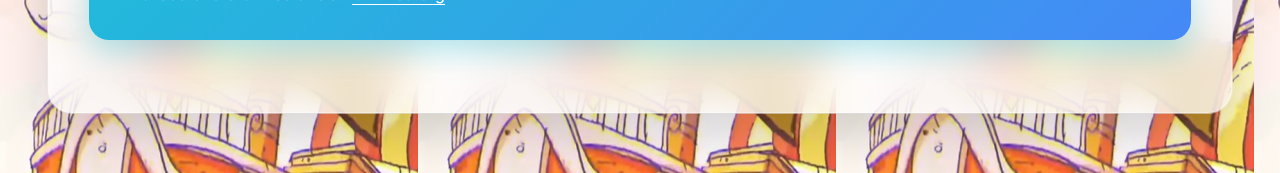
==== commit 89f2340a: "Updates departures" ====
--- a/index.html
+++ b/index.html
@@ -53,7 +53,12 @@
                         <ul>
                             <li>
                                 <a href="https://www.instagram.com/globalsumudflotilla/live/" target="_blank" rel="noopener">
-                                    📷 <strong data-en="GLOBAL SUMUD FLOTILLA - Instagram" data-it="GLOBAL SUMUD FLOTILLA - Instagram">GLOBAL SUMUD FLOTILLA</strong>
+                                    🎥 <strong data-en="GLOBAL SUMUD FLOTILLA - Instagram" data-it="GLOBAL SUMUD FLOTILLA - Instagram">GLOBAL SUMUD FLOTILLA</strong>
+                                </a>
+                            </li>
+                            <li>
+                                <a href="https://www.twitch.tv/wwlivecams" target="_blank" rel="noopener">
+                                    🎥 <strong data-en="Israel-Gaza Border - Twitch" data-it="Israel-Gaza Border - Twitch">Israel-Gaza Border - Twitch</strong>
                                 </a>
                             </li>
 <!--                             <span data-en="NO LIVE STREAM ACTIVE" data-it="NESSUNA DIRETTA IN CORSO"></span>
